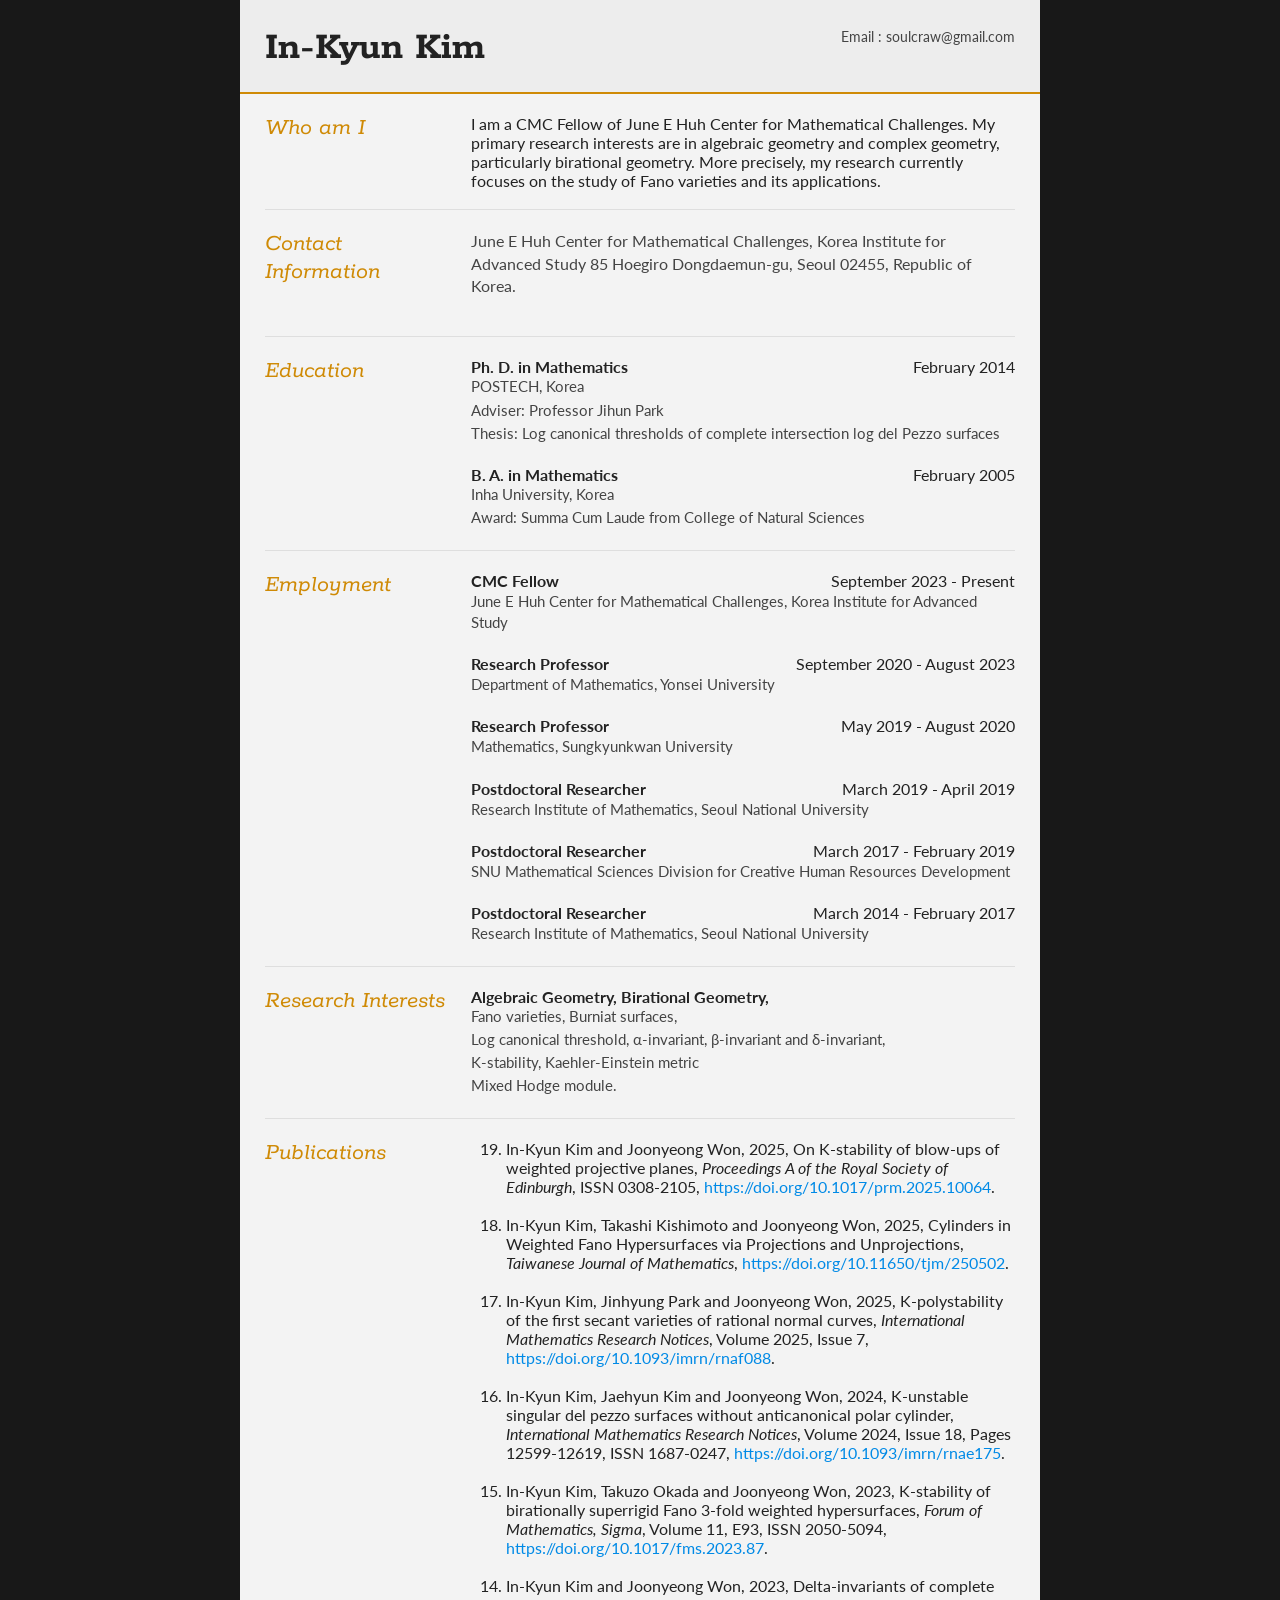
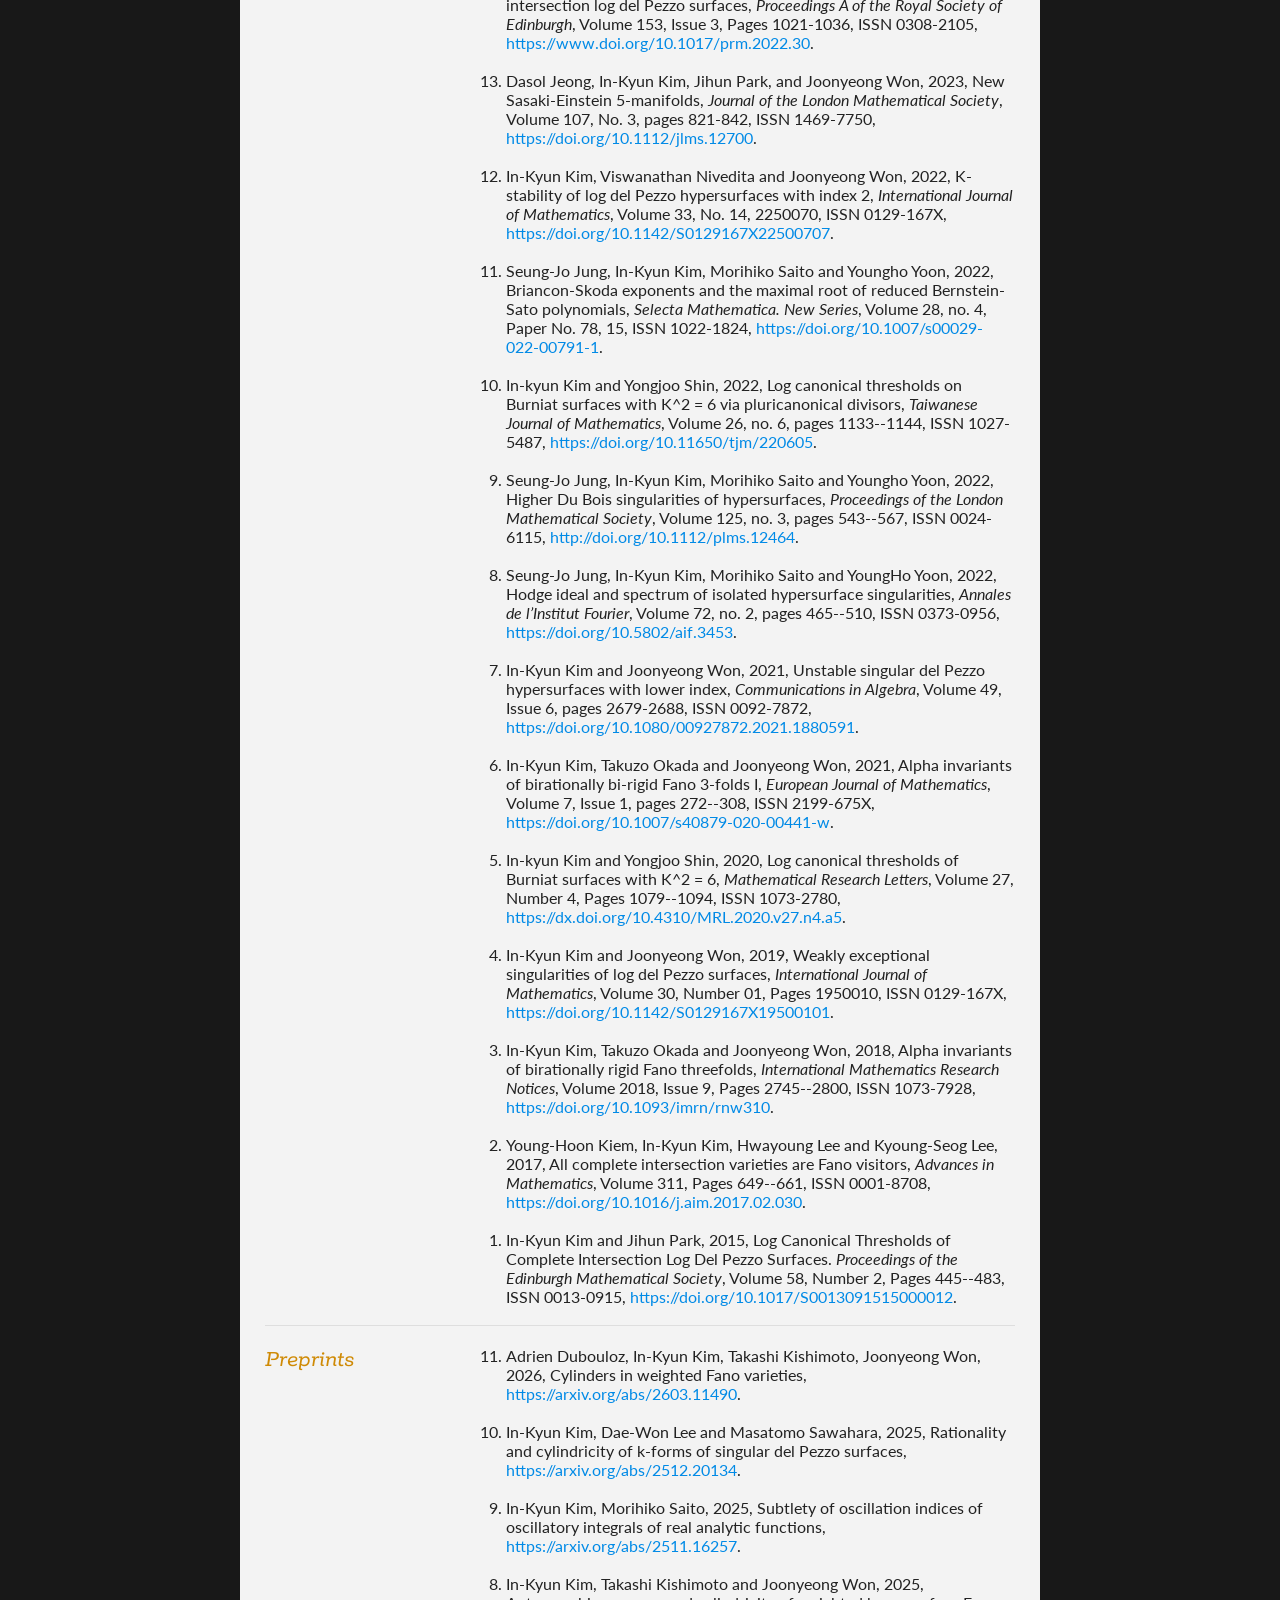
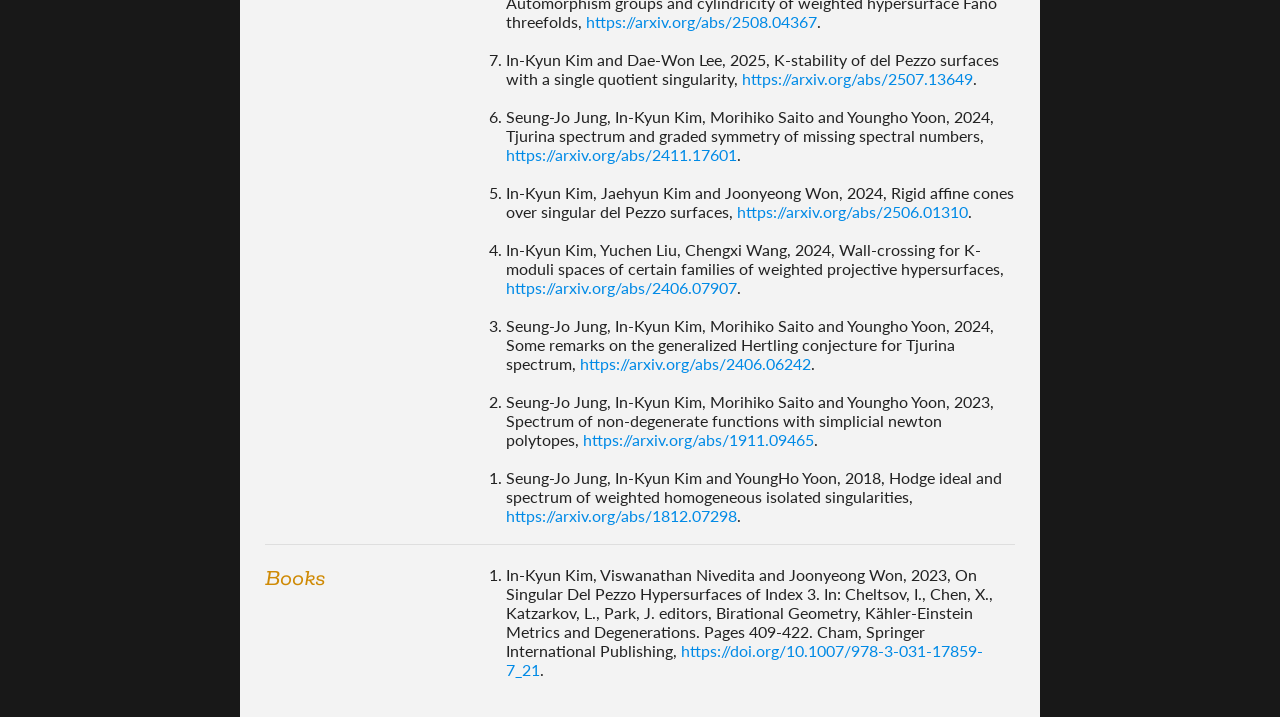
==== index.html @ fa1d6115 "add new paper for cylinder in WPS" ====
<!DOCTYPE html>
<html>
<head>
<title>In-Kyun Kim - Curriculum Vitae</title>

<meta name="google-site-verification" content="oHxqt1u4gucu-UodZ8j9IefHGNxQ8_cyuFDU_AatrHs" />

<meta name="viewport" content="width=device-width"/>
<meta name="description" content="The Curriculum Vitae of In-Kyun Kim."/>
<meta charset="UTF-8"> 

<link type="text/css" rel="stylesheet" href="cv.css">
<link href='https://fonts.googleapis.com/css?family=Rokkitt:regular,bold|Lato:regular,black' rel='stylesheet' type='text/css'>

</head>
<body id="top">
<div id="cv" class="instaFade">
	<div class="mainDetails">
		<div id="name">
			<h1 class="quickFade delayOne">In-Kyun Kim</h1>
		</div>
		
		<div id="contactDetails" class="quickFade delayTwo">
			<ul>
				<p>Email : soulcraw@gmail.com</p>
				<!-- <li>w: <a href="https://soulcraw.github.io/inkyun">soulcraw.github.io/inkyun</a></li> -->
			</ul>
		</div>
		<br />
		<div class="clear"></div>
	</div>
	
	<div id="mainArea" class="quickFade delayThree">
		<section>
			<div class="sectionTitle">
				<h1>Who am I</h1>
			</div>

			<div class="sectionContent">
				<article>
					I am a CMC Fellow of June E Huh Center for Mathematical Challenges. My primary research interests are in algebraic geometry and complex geometry, particularly birational geometry. More precisely, my research currently focuses on the study of Fano varieties and its applications.
				</article>
			</div>
			<div class="clear"></div>
			<br />
		</section>

		<section>
			<div class="sectionTitle">
				<h1>Contact Information</h1>
			</div>

			<div class="sectionContent">
				<article>
					<p>June E Huh Center for Mathematical Challenges, Korea Institute for Advanced Study 85 Hoegiro Dongdaemun-gu, Seoul 02455, Republic of Korea.</p>
				</article>
			</div>
			<div class="clear"></div>
			<br />
		</section>
		
		<section>
			<div class="sectionTitle">
				<h1>Education</h1>
			</div>
			
			<div class="sectionContent">
				<article>
					<span class="contentHeader">Ph. D. in Mathematics</span>
					<span class="contentDate">February 2014</span>
					<p class="subDetails">POSTECH, Korea</p>
					<p class="subDetails">Adviser: Professor Jihun Park</p>
					<p class="subDetails">Thesis: Log canonical thresholds of complete intersection log del Pezzo surfaces</p>
				</article>
				<br />
				<article>
					<span class="contentHeader">B. A. in Mathematics</span>
					<span class="contentDate">February 2005</span>
					<p class="subDetails">Inha University, Korea</p>
					<p class="subDetails">Award: Summa Cum Laude from College of Natural Sciences</p>
				</article>
			</div>
			<div class="clear"></div>
			<br />
		</section>

		<section>
			<div class="sectionTitle">
				<h1>Employment</h1>
			</div>
			
			<div class="sectionContent">
				</article>
					<span class="contentHeader">CMC Fellow</span>
					<span class="contentDate">September 2023 - Present</span>
					<h2></h2>
					<p class="subDetails">June E Huh Center for Mathematical Challenges, Korea Institute for Advanced Study</p>
				</article>
				<br />
				<article>
					<span class="contentHeader">Research Professor</span>
					<span class="contentDate">September 2020 - August 2023</span>
					<h2></h2>
					<p class="subDetails">Department of Mathematics, Yonsei University</p>
				</article>
				<br />
				<article>
					<span class="contentHeader">Research Professor</span>
					<span class="contentDate">May 2019 - August 2020</span>
					<h2></h2>
					<p class="subDetails">Mathematics, Sungkyunkwan University</p>
				</article>
				<br />
				<article>
					<span class="contentHeader">Postdoctoral Researcher</span>
					<span class="contentDate">March 2019 - April 2019</span>
					<h2></h2>
					<p class="subDetails">Research Institute of Mathematics, Seoul National University</p>
				</article>
				<br />
				<article>
					<span class="contentHeader">Postdoctoral Researcher</span>
					<span class="contentDate">March 2017 - February 2019</span>
					<h2></h2>
					<p class="subDetails">SNU Mathematical Sciences Division for Creative Human Resources Development</p>
				</article>
				<br />
				<article>
					<span class="contentHeader">Postdoctoral Researcher</span>
					<span class="contentDate">March 2014 - February 2017</span>
					<h2></h2>
					<p class="subDetails">Research Institute of Mathematics, Seoul National University</p>
				</article>
			</div>
			<div class="clear"></div>
			<br />
		</section>

		<section>
			<div class="sectionTitle">
				<h1>Research Interests</h1>
			</div>
			<div class="sectionContent">
				<span class="contentHeader">Algebraic Geometry, Birational Geometry,</span>
				<p class="subDetails">Fano varieties, Burniat surfaces,</p>
				<p class="subDetails">Log canonical threshold, &alpha;-invariant, &beta;-invariant and &delta;-invariant,</p>
				<p class="subDetails">K-stability, Kaehler-Einstein metric</p>
				<p class="subDetails">Mixed Hodge module.</p>
			</div>

			<div class="clear"></div>
			<br />
		</section>
		
		<section>
			<div class="sectionTitle">
				<h1>Publications</h1>
			</div>

			<div class="sectionContent">
				<ol reversed>
					<li>
						In-Kyun Kim and Joonyeong Won, 2025, On K-stability of blow-ups of weighted projective planes, <i>Proceedings A of the Royal Society of Edinburgh</i>, ISSN 0308-2105, <a href="https://doi.org/10.1017/prm.2025.10064">https://doi.org/10.1017/prm.2025.10064</a>.
					</li><br />
					<li>
						In-Kyun Kim, Takashi Kishimoto and Joonyeong Won, 2025, Cylinders in Weighted Fano Hypersurfaces via Projections and Unprojections, <i>Taiwanese Journal of Mathematics</i>, <a href="https://doi.org/10.11650/tjm/250502">https://doi.org/10.11650/tjm/250502</a>.
					</li><br />
					<li>
						In-Kyun Kim, Jinhyung Park and Joonyeong Won, 2025, K-polystability of the first secant varieties of rational normal curves, <i>International Mathematics Research Notices</i>, Volume 2025, Issue 7, <a href="https://doi.org/10.1093/imrn/rnaf088">https://doi.org/10.1093/imrn/rnaf088</a>.
					</li><br />
					<li>
						In-Kyun Kim, Jaehyun Kim and Joonyeong Won, 2024, K-unstable singular del pezzo surfaces without anticanonical polar cylinder, <i>International Mathematics Research Notices</i>, Volume 2024, Issue 18, Pages 12599-12619, ISSN 1687-0247, <a href=" https://doi.org/10.1093/imrn/rnae175">https://doi.org/10.1093/imrn/rnae175</a>.
					</li><br />
					<li>
						In-Kyun Kim, Takuzo Okada and Joonyeong Won, 2023, K-stability of birationally superrigid Fano 3-fold weighted hypersurfaces, <i>Forum of Mathematics, Sigma</i>, Volume 11, E93, ISSN 2050-5094, <a href="https://doi.org/10.1017/fms.2023.87">https://doi.org/10.1017/fms.2023.87</a>.
					</li><br />
					<li>
						In-Kyun Kim and Joonyeong Won, 2023, Delta-invariants of complete intersection log del Pezzo surfaces, <i>Proceedings A of the Royal Society of Edinburgh</i>, Volume 153, Issue 3, Pages 1021-1036, ISSN 0308-2105, <a href="https://www.doi.org/10.1017/prm.2022.30">https://www.doi.org/10.1017/prm.2022.30</a>.
					</li><br />
					<li>
						Dasol Jeong, In-Kyun Kim, Jihun Park, and Joonyeong Won, 2023, New Sasaki-Einstein 5-manifolds, <i>Journal of the London Mathematical Society</i>, Volume 107, No. 3, pages 821-842, ISSN 1469-7750, <a href="https://doi.org/10.1112/jlms.12700">https://doi.org/10.1112/jlms.12700</a>.
					</li><br />
					<li>
						In-Kyun Kim, Viswanathan Nivedita and Joonyeong Won, 2022, K-stability of log del Pezzo hypersurfaces with index 2, <i>International Journal of Mathematics</i>, Volume 33, No. 14, 2250070, ISSN 0129-167X, <a href="https://doi.org/10.1142/S0129167X22500707">https://doi.org/10.1142/S0129167X22500707</a>.
					</li><br />
					<li>
						Seung-Jo Jung, In-Kyun Kim, Morihiko Saito and Youngho Yoon, 2022, Briancon-Skoda exponents and the maximal root of reduced Bernstein-Sato polynomials, <i>Selecta Mathematica. New Series</i>, Volume 28, no. 4, Paper No. 78, 15, ISSN 1022-1824, <a href="https://doi.org/10.1007/s00029-022-00791-1">https://doi.org/10.1007/s00029-022-00791-1</a>.
					</li><br />
					<li>
						In-kyun Kim and Yongjoo Shin, 2022, Log canonical thresholds on Burniat surfaces with K^2 = 6 via pluricanonical divisors, <i>Taiwanese Journal of Mathematics</i>, Volume 26, no. 6, pages 1133--1144, ISSN 1027-5487, <a href="https://doi.org/10.11650/tjm/220605">https://doi.org/10.11650/tjm/220605</a>.
					</li><br />
					<li>
						Seung-Jo Jung, In-Kyun Kim, Morihiko Saito and Youngho Yoon, 2022, Higher Du Bois singularities of hypersurfaces, <i>Proceedings of the London Mathematical Society</i>, Volume 125, no. 3, pages 543--567, ISSN 0024-6115, <a href="http://doi.org/10.1112/plms.12464">http://doi.org/10.1112/plms.12464</a>.
					</li><br />
					<li>
						Seung-Jo Jung, In-Kyun Kim, Morihiko Saito and YoungHo Yoon, 2022,</i> Hodge ideal and spectrum of isolated hypersurface singularities, <i>Annales de l’Institut Fourier</i>, Volume 72, no. 2, pages 465--510, ISSN 0373-0956, <a href="https://doi.org/10.5802/aif.3453">https://doi.org/10.5802/aif.3453</a>.
					</li><br />
					<li>
						In-Kyun Kim and Joonyeong Won, 2021, Unstable singular del Pezzo hypersurfaces with lower index, <i>Communications in Algebra</i>, Volume 49, Issue 6, pages 2679-2688, ISSN 0092-7872, <a href="https://doi.org/10.1080/00927872.2021.1880591">https://doi.org/10.1080/00927872.2021.1880591</a>.
					</li><br />
					<li>
						In-Kyun Kim, Takuzo Okada and Joonyeong Won, 2021, Alpha invariants of birationally bi-rigid Fano 3-folds I, <i>European Journal of Mathematics</i>, Volume 7, Issue 1, pages 272--308, ISSN 2199-675X, <a href="https://doi.org/10.1007/s40879-020-00441-w">https://doi.org/10.1007/s40879-020-00441-w</a>.
					</li><br />
					<li>
						In-kyun Kim and Yongjoo Shin, 2020, Log canonical thresholds of Burniat surfaces with K^2 = 6, <i>Mathematical Research Letters</i>, Volume 27, Number 4, Pages 1079--1094, ISSN 1073-2780, <a href="https://dx.doi.org/10.4310/MRL.2020.v27.n4.a5">https://dx.doi.org/10.4310/MRL.2020.v27.n4.a5</a>.
					</li><br />
					<li>
						In-Kyun Kim and Joonyeong Won, 2019, Weakly exceptional singularities of log del Pezzo surfaces, <i>International Journal of Mathematics</i>, Volume 30, Number 01, Pages 1950010, ISSN 0129-167X, <a href="https://doi.org/10.1142/S0129167X19500101">https://doi.org/10.1142/S0129167X19500101</a>.
					</li><br />
					<li>
						In-Kyun Kim, Takuzo Okada and Joonyeong Won, 2018, Alpha invariants of birationally rigid Fano threefolds, <i>International Mathematics Research Notices</i>, Volume 2018, Issue 9, Pages 2745--2800, ISSN 1073-7928, <a href="https://doi.org/10.1093/imrn/rnw310">https://doi.org/10.1093/imrn/rnw310</a>.
					</li><br />
					<li>
						Young-Hoon Kiem, In-Kyun Kim, Hwayoung Lee and Kyoung-Seog Lee, 2017, All complete intersection varieties are Fano visitors, <i>Advances in Mathematics</i>, Volume 311, Pages 649--661, ISSN 0001-8708, <a href="https://doi.org/10.1016/j.aim.2017.02.030">https://doi.org/10.1016/j.aim.2017.02.030</a>.
					</li><br />
					<li>
						In-Kyun Kim and Jihun Park, 2015, Log Canonical Thresholds of Complete Intersection Log Del Pezzo Surfaces. <i>Proceedings of the Edinburgh Mathematical Society</i>, Volume 58, Number 2, Pages 445--483, ISSN 0013-0915, <a href="https://doi.org/10.1017/S0013091515000012">https://doi.org/10.1017/S0013091515000012</a>.
					</li>
				</ol>
				<br />
			</div>
			<div class="clear"></div>
		</section>
		
		<section>
			<div class="sectionTitle">
				<h1>Preprints</h1>
			</div>

			<div class="sectionContent">
				<ol reversed>
					<li>
						Adrien Dubouloz, In-Kyun Kim, Takashi Kishimoto, Joonyeong Won, 2026, Cylinders in weighted Fano varieties, <a href="https://arxiv.org/abs/2603.11490">https://arxiv.org/abs/2603.11490</a>.
					</li><br />
					<li>
						In-Kyun Kim, Dae-Won Lee and Masatomo Sawahara, 2025, Rationality and cylindricity of k-forms of singular del Pezzo surfaces, <a href="https://arxiv.org/abs/2512.20134">https://arxiv.org/abs/2512.20134</a>.
					</li><br />
					<li>
						In-Kyun Kim, Morihiko Saito, 2025, Subtlety of oscillation indices of oscillatory integrals of real analytic functions, <a href="https://arxiv.org/abs/2511.16257">https://arxiv.org/abs/2511.16257</a>.
					</li><br />
					<li>
						In-Kyun Kim, Takashi Kishimoto and Joonyeong Won, 2025, Automorphism groups and cylindricity of weighted hypersurface Fano threefolds, <a href="https://arxiv.org/abs/2508.04367">https://arxiv.org/abs/2508.04367</a>.
					</li><br />
					<li>
						In-Kyun Kim and	Dae-Won Lee, 2025, K-stability of del Pezzo surfaces with a single quotient singularity, <a href="https://arxiv.org/abs/2507.13649">https://arxiv.org/abs/2507.13649</a>.
					</li><br />
					<li>
						Seung-Jo Jung, In-Kyun Kim, Morihiko Saito and Youngho Yoon, 2024, Tjurina spectrum and graded symmetry of missing spectral numbers, <a href="https://arxiv.org/abs/2411.17601">https://arxiv.org/abs/2411.17601</a>.
					</li><br />
					<li>
						In-Kyun Kim, Jaehyun Kim and Joonyeong Won, 2024, Rigid affine cones over singular del Pezzo surfaces, <a href="https://arxiv.org/abs/2506.01310">https://arxiv.org/abs/2506.01310</a>. 
					</li><br />
					<li>
						In-Kyun Kim, Yuchen Liu, Chengxi Wang, 2024, Wall-crossing for K-moduli spaces of certain families of weighted projective hypersurfaces, <a href="https://arxiv.org/abs/2406.07907">https://arxiv.org/abs/2406.07907</a>.
					</li><br />
					<li>
						Seung-Jo Jung, In-Kyun Kim, Morihiko Saito and Youngho Yoon, 2024, Some remarks on the generalized Hertling conjecture for Tjurina spectrum, <a href="https://arxiv.org/abs/2406.06242">https://arxiv.org/abs/2406.06242</a>.
					</li><br />
					<li>
						Seung-Jo Jung, In-Kyun Kim, Morihiko Saito and Youngho Yoon, 2023, Spectrum of non-degenerate functions with simplicial newton polytopes, <a href="https://arxiv.org/abs/1911.09465">https://arxiv.org/abs/1911.09465</a>.
					</li><br />
					<li>
						Seung-Jo Jung, In-Kyun Kim and YoungHo Yoon, 2018, Hodge ideal and spectrum of weighted homogeneous isolated singularities, <a href="https://arxiv.org/abs/1812.07298">https://arxiv.org/abs/1812.07298</a>.
					</li><br />
				</ol>
			</div>
			<div class="clear"></div>		
		</section>

		<section>
			<div class="sectionTitle">
				<h1>Books</h1>
			</div>

			<div class="sectionContent">
				<ol reversed>
					<li>
						In-Kyun Kim, Viswanathan Nivedita and Joonyeong Won, 2023, On Singular Del Pezzo Hypersurfaces of Index 3. In: Cheltsov, I., Chen, X., Katzarkov, L., Park, J. editors, Birational Geometry, Kähler-Einstein Metrics and Degenerations. Pages 409-422. Cham, Springer International Publishing, <a href="https://doi.org/10.1007/978-3-031-17859-7_21">https://doi.org/10.1007/978-3-031-17859-7_21</a>.
					</li><br />
				</ol>
			</div>
			<div class="clear"></div>		
		</section>
	
	
		<br />
	</div>
</div>
</body>
</html>
---- cv.css ----
html,body,div,span,object,iframe,h1,h2,h3,h4,h5,h6,p,blockquote,pre,abbr,address,cite,code,del,dfn,em,img,ins,kbd,q,samp,small,strong,sub,sup,var,b,i,dl,dt,dd,ol,ul,li,fieldset,form,label,legend,table,caption,tbody,tfoot,thead,tr,th,td,article,aside,canvas,details,figcaption,figure,footer,header,hgroup,menu,nav,section,summary,time,mark,audio,video {
    border:0;
    font:inherit;
    font-size:100%;
    margin:0;
    padding:0;
    vertical-align:baseline;
}

a:link, a:visited {
    color: #008ae6;
    text-decoration: none;
}

a:hover, a:active {
    color: #008ae6;
    text-decoration: underline;
}

article,aside,details,figcaption,figure,footer,header,hgroup,menu,nav,section {
    display:block;
}

html, body {
    background: #181818;
    font-family: 'Lato', helvetica, arial, sans-serif;
    font-size: 16px;
    color: #222;
}

body em {
    font-weight: bold;
    text-decoration: underline;
}

body b {
    font-weight: bold;
}

body i {
    font-style: italic;
}

.clear {
    clear: both;
}

p {
    font-size: 1em;
    line-height: 1.4em;
    margin-bottom: 20px;
    color: #444;
}

#cv {
    width: 90%;
    max-width: 800px;
    background: #f3f3f3;
    margin: 30px auto;
    margin-top: 0px;
    margin-bottom: 0px;
}

.mainDetails {
    padding: 25px 25px;
    border-bottom: 2px solid #cf8a05;
    background: #ededed;
}

#name h1 {
    font-size: 2.5em;
    font-weight: 700;
    font-family: 'Rokkitt', Helvetica, Arial, sans-serif;
    margin-bottom: -6px;
}

#name h2 {
    font-size: 2em;
    margin-left: 2px;
    font-family: 'Rokkitt', Helvetica, Arial, sans-serif;
}

#mainArea {
    padding: 0px 25px;
}

#headshot {
    width: 12.5%;
    float: left;
    margin-right: 30px;
}

#headshot img {
    width: 100%;
    height: auto;
    -webkit-border-radius: 50px;
    border-radius: 50px;
}

#name {
    float: left;
}

#contactDetails {
    float: right;
}

#contactDetails ul {
    list-style-type: none;
    font-size: 0.9em;
    margin-top: 2px;
}

#contactDetails ul li {
    margin-bottom: 3px;
    color: #444;
}

#contactDetails ul li a, a[href^=tel] {
    color: #444; 
    text-decoration: none;
    -webkit-transition: all .3s ease-in;
    -moz-transition: all .3s ease-in;
    -o-transition: all .3s ease-in;
    -ms-transition: all .3s ease-in;
    transition: all .3s ease-in;
}

#contactDetails ul li a:hover { 
    color: #cf8a05;
}


section {
    border-top: 1px solid #dedede;
    padding: 20px 0 0;
}

section:first-child {
    border-top: 0;
}

section:last-child {
    padding: 20px 0 10px;
}

.sectionTitle {
    float: left;
    width: 25%;
}

.sectionContent {
    float: right;
    width: 72.5%;
}

.sectionTitle h1 {
    font-family: 'Rokkitt', Helvetica, Arial, sans-serif;
    font-style: italic;
    font-size: 1.5em;
    color: #cf8a05;
}

.sectionContent h2 {
    font-weight: bold;
    margin-bottom: 1px;
}

.contentHeader {
    font-weight: bold;
}

.contentDate {
    float: right;
}

.sectionContent ol, ul {
    margin-left: 35px;
}

.subDetails {
    font-size: 0.95em;
    /*font-style: italic;*/
    margin-bottom: 2px;
}

.keySkills {
    list-style-type: none;
    -moz-column-count:3;
    -webkit-column-count:3;
    column-count:3;
    margin-bottom: 20px;
    font-size: 1em;
    color: #444;
}

.keySkills ul li {
    margin-bottom: 3px;
}

@media all and (min-width: 602px) and (max-width: 800px) {
    #headshot {
        display: none;
    }
    
    .keySkills {
    -moz-column-count:2;
    -webkit-column-count:2;
    column-count:2;
    }
}

@media all and (max-width: 601px) {
    #cv {
        width: 95%;
        margin: 10px auto;
        min-width: 280px;
    }
    
    #headshot {
        display: none;
    }
    
    #name, #contactDetails {
        float: none;
        width: 100%;
        text-align: center;
    }
    
    .sectionTitle, .sectionContent {
        float: none;
        width: 100%;
    }
    
    .sectionTitle {
        margin-left: -2px;
        font-size: 1.25em;
    }
    
    .keySkills {
        -moz-column-count:2;
        -webkit-column-count:2;
        column-count:2;
    }
}

@media all and (max-width: 480px) {
    .mainDetails {
        padding: 15px 15px;
    }
    
    section {
        padding: 15px 0 0;
    }
    
    #mainArea {
        padding: 0 25px;
    }

    
    .keySkills {
    -moz-column-count:1;
    -webkit-column-count:1;
    column-count:1;
    }
    
    #name h1 {
        line-height: .8em;
        margin-bottom: 4px;
    }
}

@media print {
    #cv {
        width: 100%;
    }
}

@-webkit-keyframes reset {
    0% {
        opacity: 0;
    }
    100% {
        opacity: 0;
    }
}

@-webkit-keyframes fade-in {
    0% {
        opacity: 0;
    }
    40% {
        opacity: 0;
    }
    100% {
        opacity: 1;
    }
}

@-moz-keyframes reset {
    0% {
        opacity: 0;
    }
    100% {
        opacity: 0;
    }
}

@-moz-keyframes fade-in {
    0% {
        opacity: 0;
    }
    40% {
        opacity: 0;
    }
    100% {
        opacity: 1;
    }
}

@keyframes reset {
    0% {
        opacity: 0;
    }
    100% {
        opacity: 0;
    }
}

@keyframes fade-in {
    0% {
        opacity: 0;
    }
    40% {
        opacity: 0;
    }
    100% {
        opacity: 1;
    }
}

.instaFade {
    -webkit-animation-name: reset, fade-in;
    -webkit-animation-duration: 1.5s;
    -webkit-animation-timing-function: ease-in;
    
    -moz-animation-name: reset, fade-in;
    -moz-animation-duration: 1.5s;
    -moz-animation-timing-function: ease-in;
    
    animation-name: reset, fade-in;
    animation-duration: 1.5s;
    animation-timing-function: ease-in;
}

.quickFade {
    -webkit-animation-name: reset, fade-in;
    -webkit-animation-duration: 2.5s;
    -webkit-animation-timing-function: ease-in;
    
    -moz-animation-name: reset, fade-in;
    -moz-animation-duration: 2.5s;
    -moz-animation-timing-function: ease-in;
    
    animation-name: reset, fade-in;
    animation-duration: 2.5s;
    animation-timing-function: ease-in;
}
 
.delayOne {
    -webkit-animation-delay: 0, .5s;
    -moz-animation-delay: 0, .5s;
    animation-delay: 0, .5s;
}

.delayTwo {
    -webkit-animation-delay: 0, 1s;
    -moz-animation-delay: 0, 1s;
    animation-delay: 0, 1s;
}

.delayThree {
    -webkit-animation-delay: 0, 1.5s;
    -moz-animation-delay: 0, 1.5s;
    animation-delay: 0, 1.5s;
}

.delayFour {
    -webkit-animation-delay: 0, 2s;
    -moz-animation-delay: 0, 2s;
    animation-delay: 0, 2s;
}

.delayFive {
    -webkit-animation-delay: 0, 2.5s;
    -moz-animation-delay: 0, 2.5s;
    animation-delay: 0, 2.5s;
}
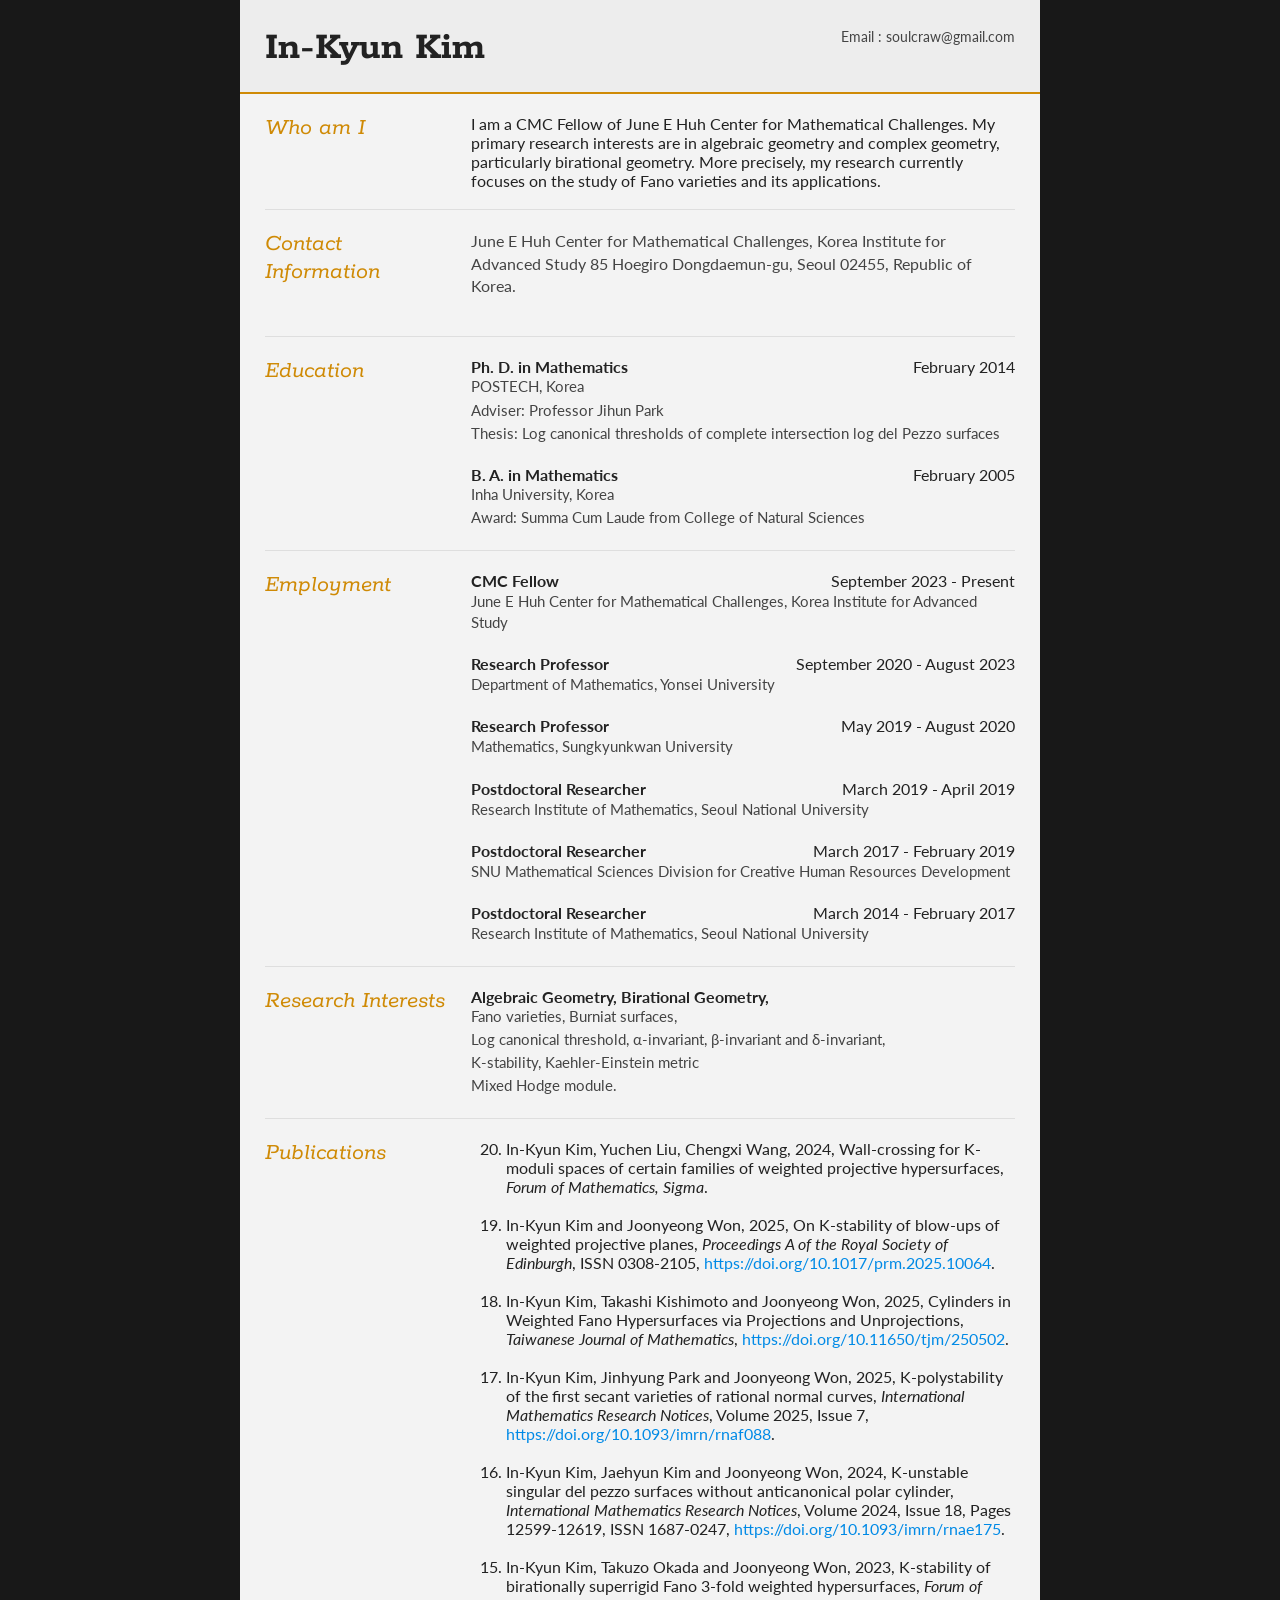
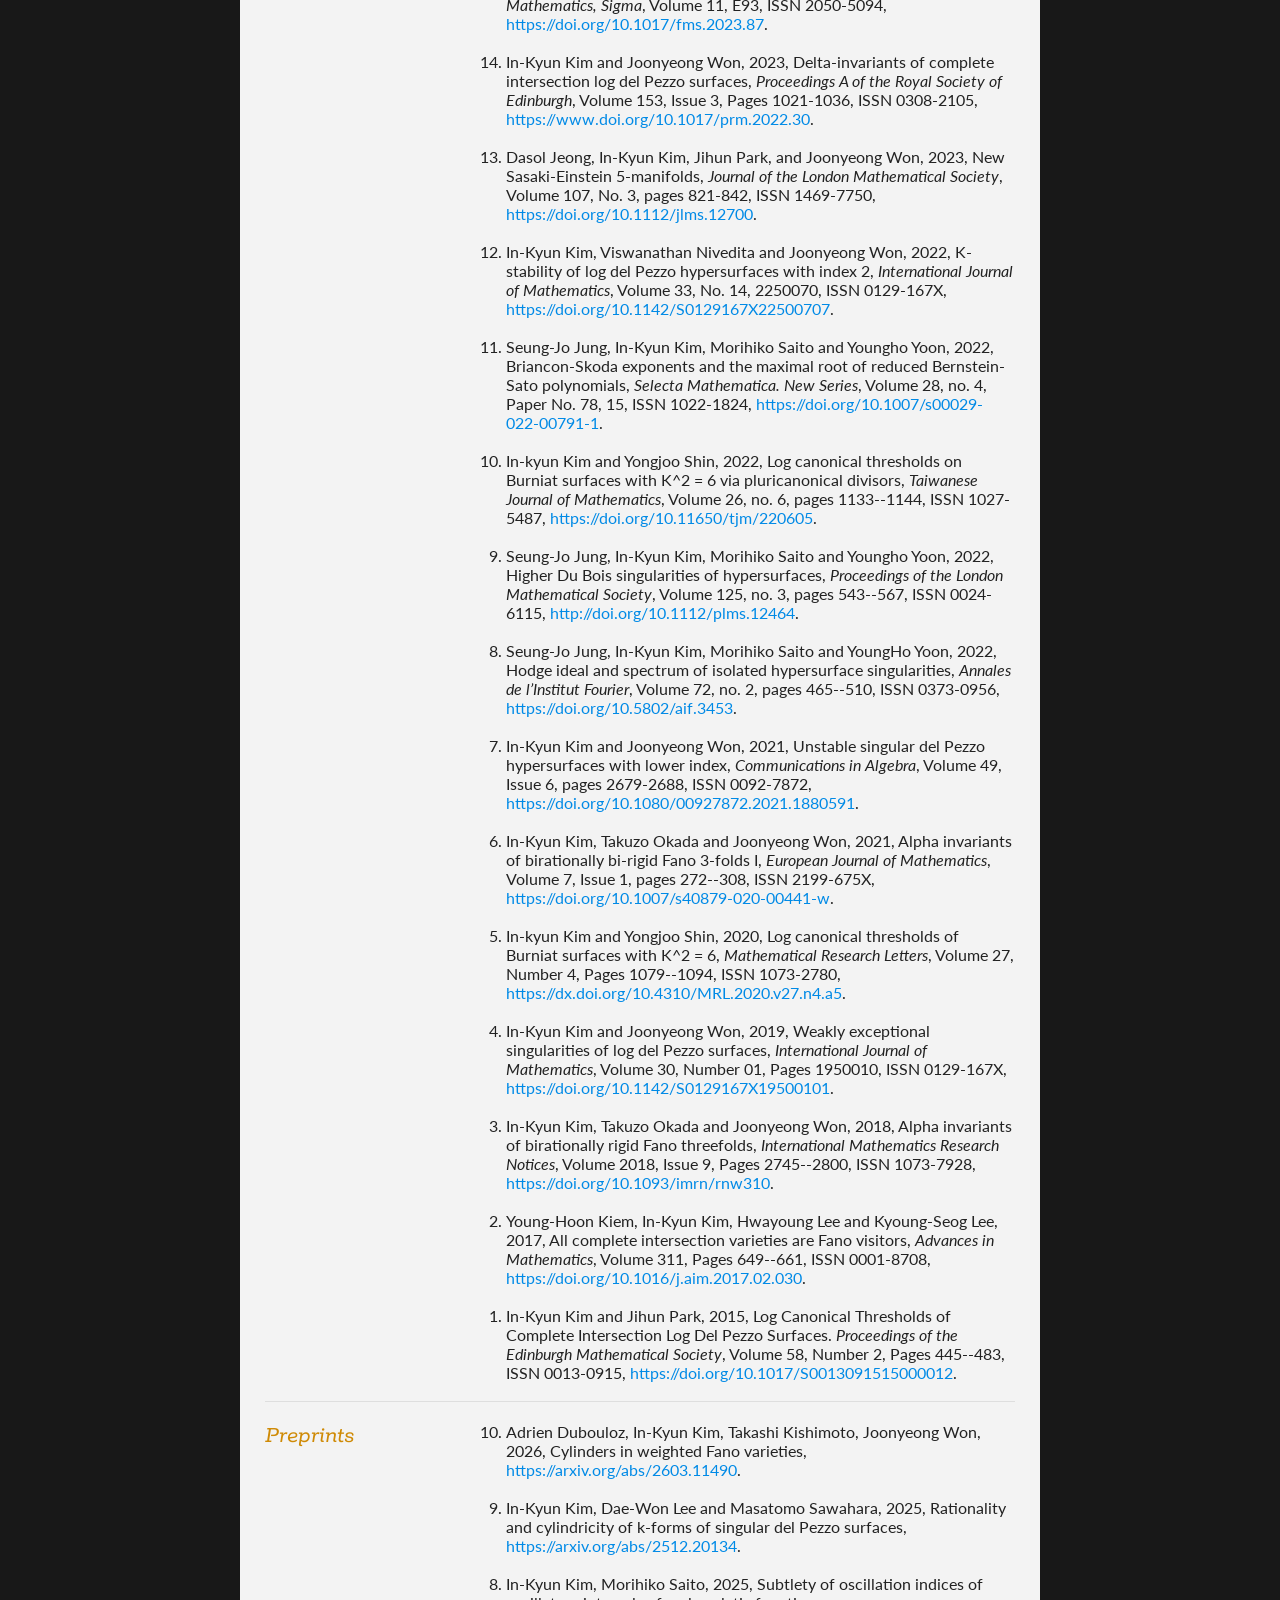
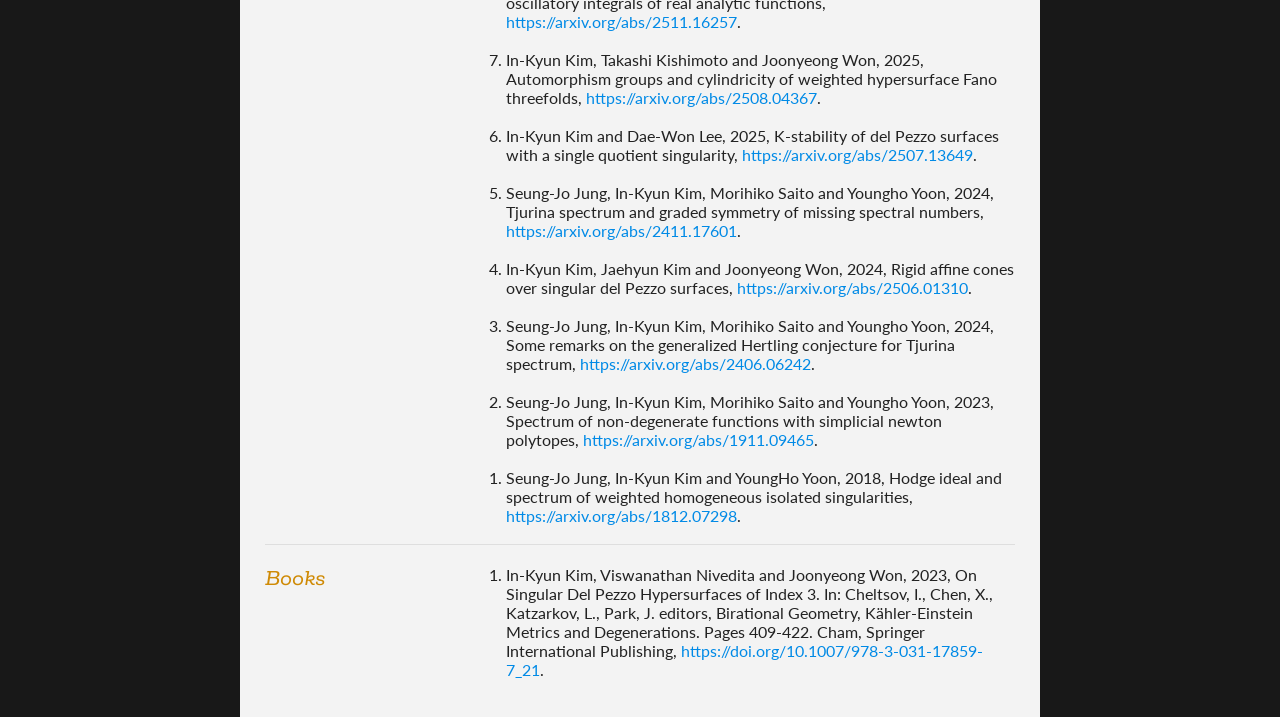
==== commit bc751a0a: "add paper which is accepted" ====
--- a/index.html
+++ b/index.html
@@ -160,6 +160,9 @@
 			<div class="sectionContent">
 				<ol reversed>
 					<li>
+						In-Kyun Kim, Yuchen Liu, Chengxi Wang, 2024, Wall-crossing for K-moduli spaces of certain families of weighted projective hypersurfaces, <i>Forum of Mathematics, Sigma</i>.
+					</li><br />
+					<li>
 						In-Kyun Kim and Joonyeong Won, 2025, On K-stability of blow-ups of weighted projective planes, <i>Proceedings A of the Royal Society of Edinburgh</i>, ISSN 0308-2105, <a href="https://doi.org/10.1017/prm.2025.10064">https://doi.org/10.1017/prm.2025.10064</a>.
 					</li><br />
 					<li>
@@ -249,9 +252,6 @@
 					</li><br />
 					<li>
 						In-Kyun Kim, Jaehyun Kim and Joonyeong Won, 2024, Rigid affine cones over singular del Pezzo surfaces, <a href="https://arxiv.org/abs/2506.01310">https://arxiv.org/abs/2506.01310</a>. 
-					</li><br />
-					<li>
-						In-Kyun Kim, Yuchen Liu, Chengxi Wang, 2024, Wall-crossing for K-moduli spaces of certain families of weighted projective hypersurfaces, <a href="https://arxiv.org/abs/2406.07907">https://arxiv.org/abs/2406.07907</a>.
 					</li><br />
 					<li>
 						Seung-Jo Jung, In-Kyun Kim, Morihiko Saito and Youngho Yoon, 2024, Some remarks on the generalized Hertling conjecture for Tjurina spectrum, <a href="https://arxiv.org/abs/2406.06242">https://arxiv.org/abs/2406.06242</a>.
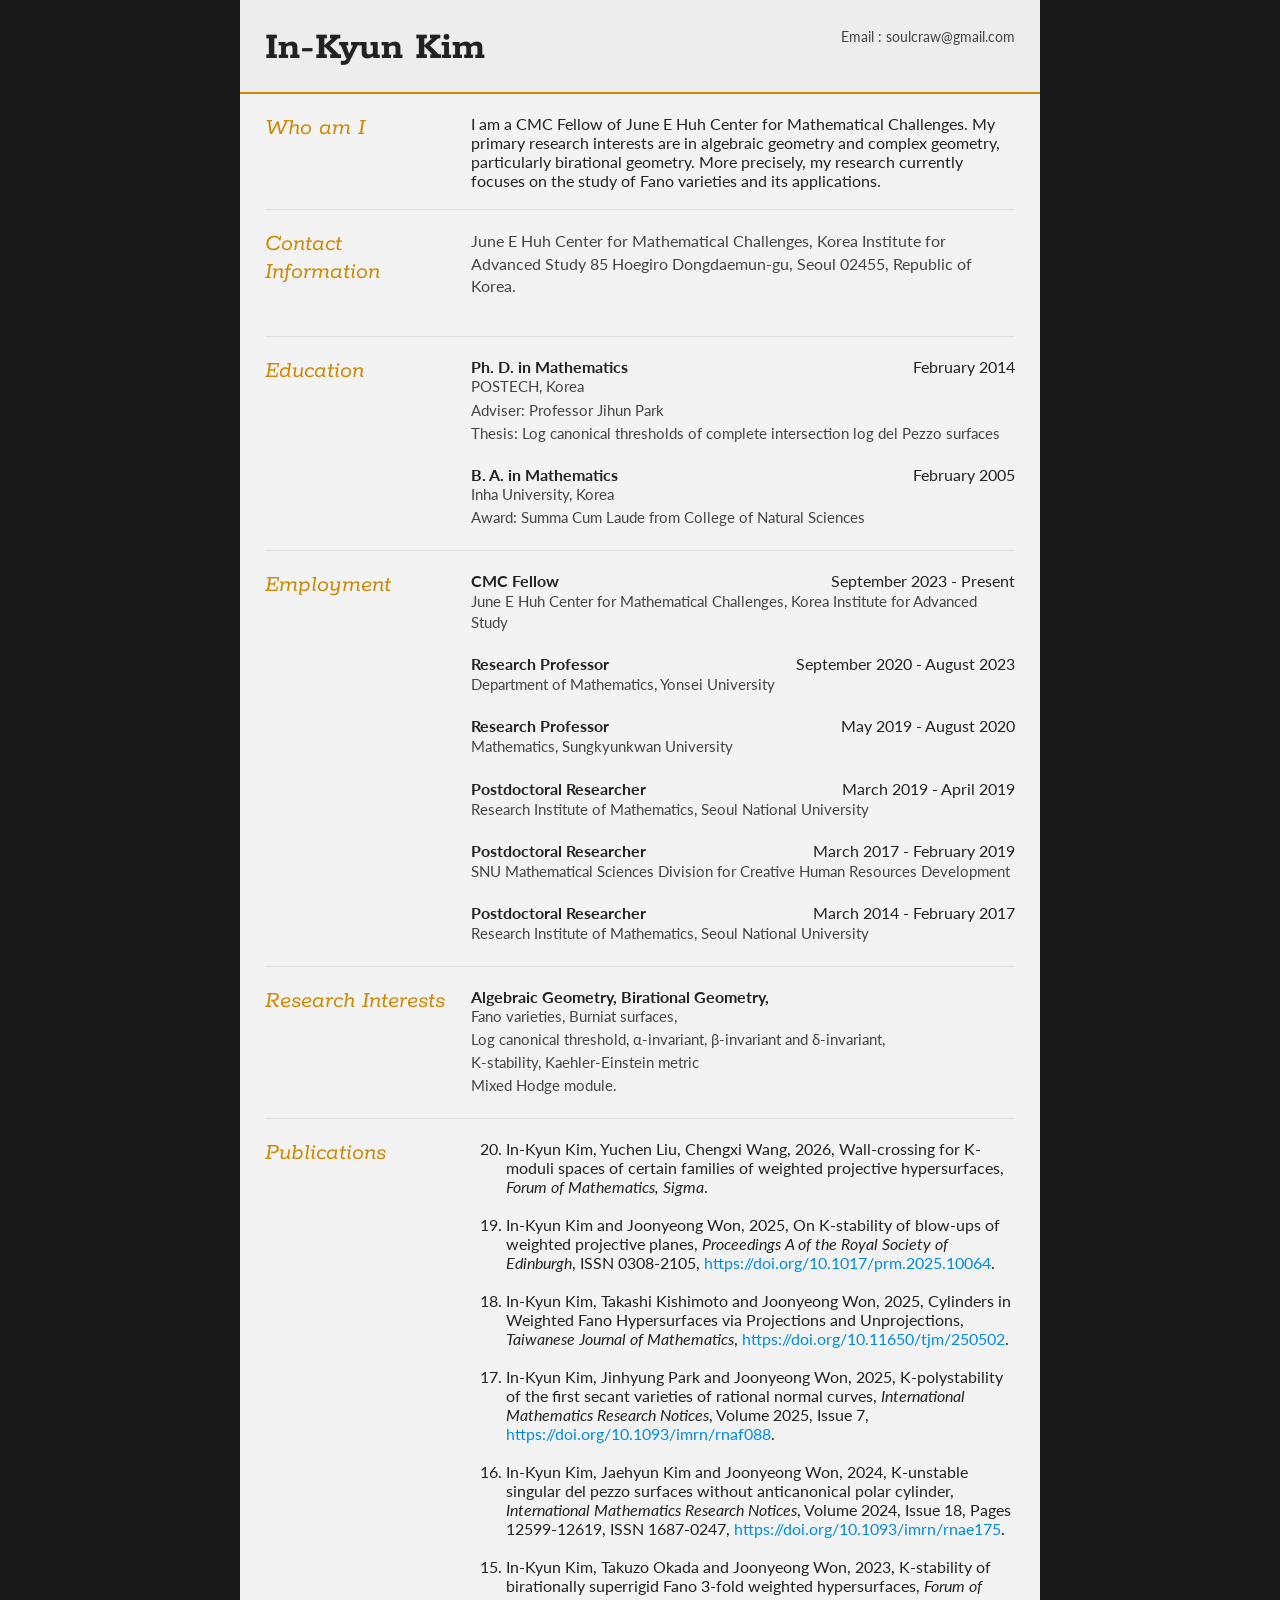
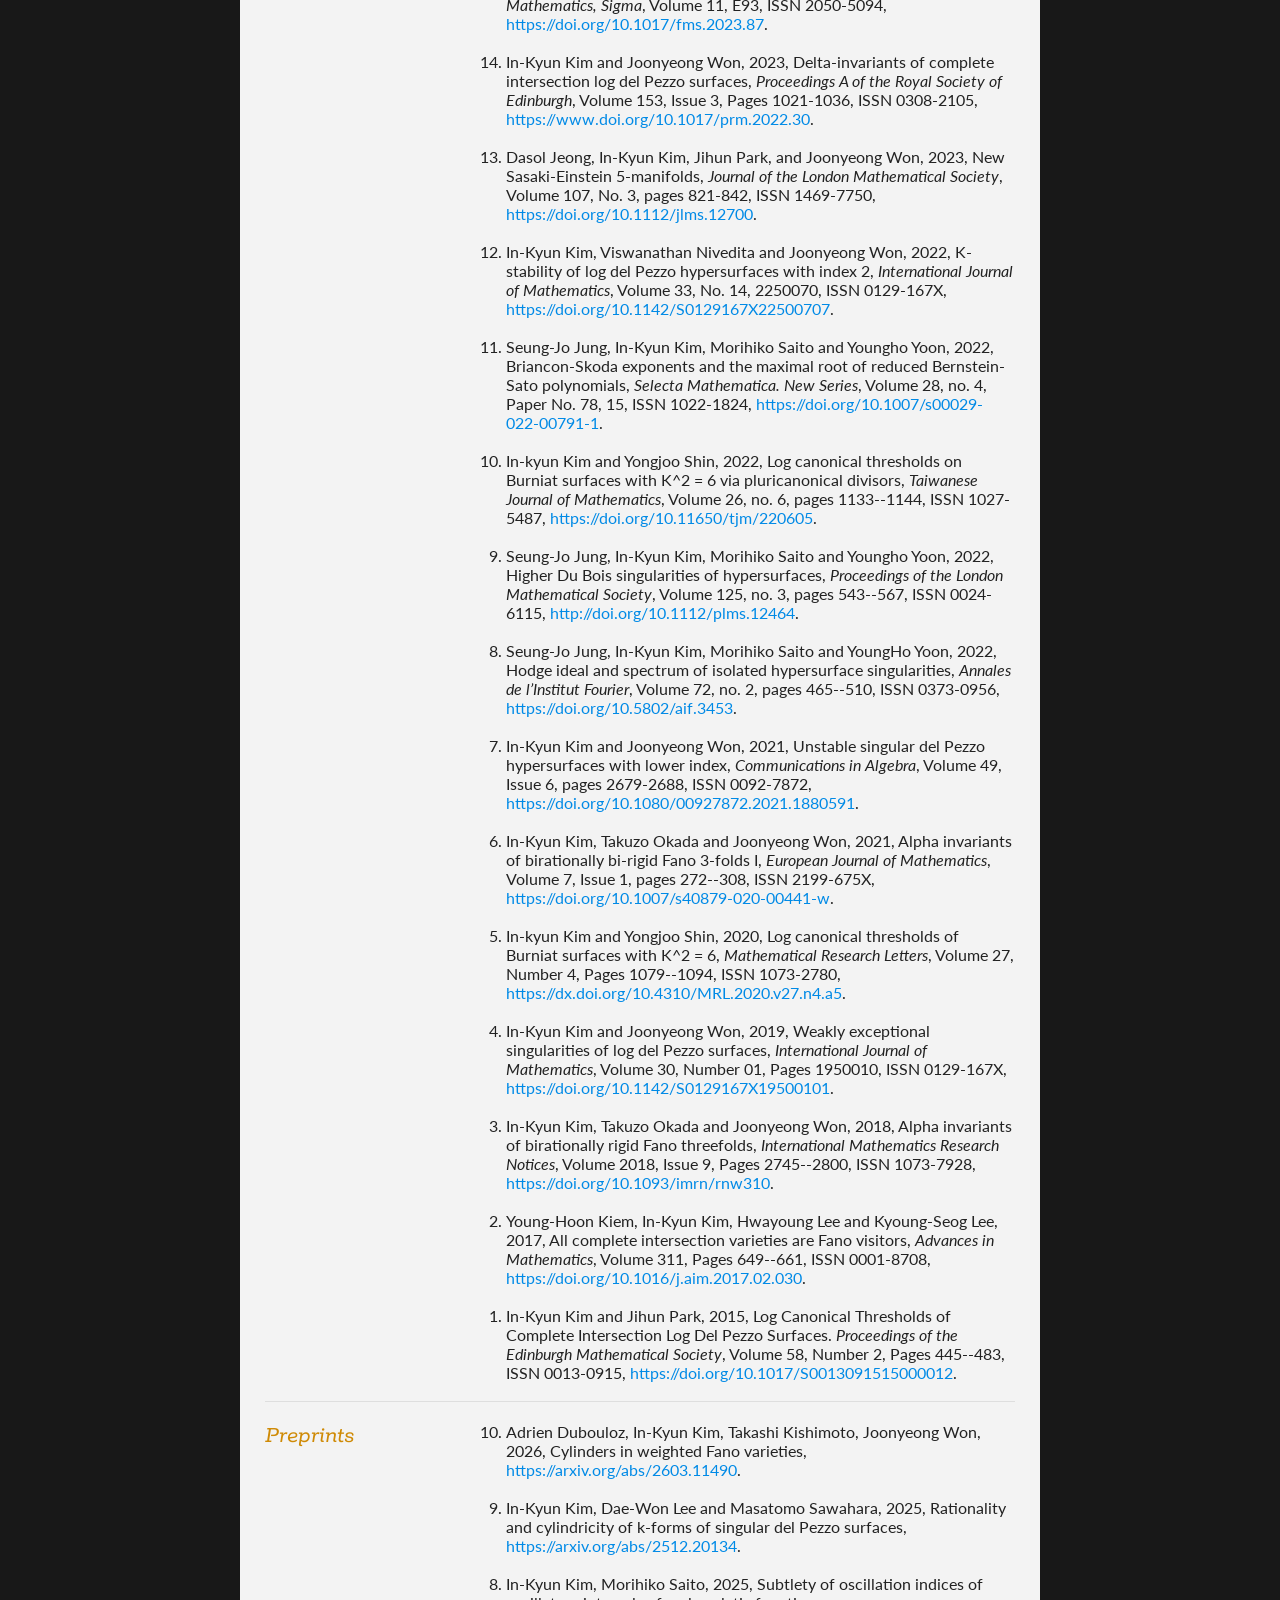
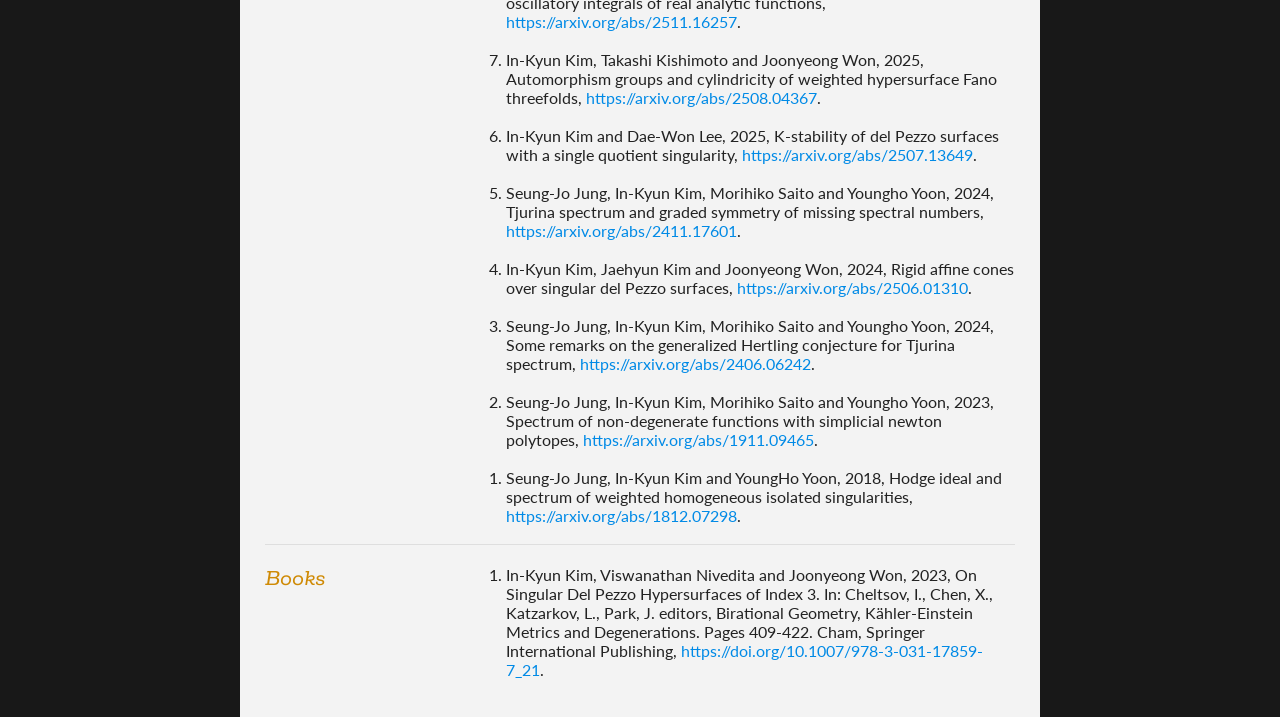
==== commit ed3b660e: "change year" ====
--- a/index.html
+++ b/index.html
@@ -160,7 +160,7 @@
 			<div class="sectionContent">
 				<ol reversed>
 					<li>
-						In-Kyun Kim, Yuchen Liu, Chengxi Wang, 2024, Wall-crossing for K-moduli spaces of certain families of weighted projective hypersurfaces, <i>Forum of Mathematics, Sigma</i>.
+						In-Kyun Kim, Yuchen Liu, Chengxi Wang, 2026, Wall-crossing for K-moduli spaces of certain families of weighted projective hypersurfaces, <i>Forum of Mathematics, Sigma</i>.
 					</li><br />
 					<li>
 						In-Kyun Kim and Joonyeong Won, 2025, On K-stability of blow-ups of weighted projective planes, <i>Proceedings A of the Royal Society of Edinburgh</i>, ISSN 0308-2105, <a href="https://doi.org/10.1017/prm.2025.10064">https://doi.org/10.1017/prm.2025.10064</a>.
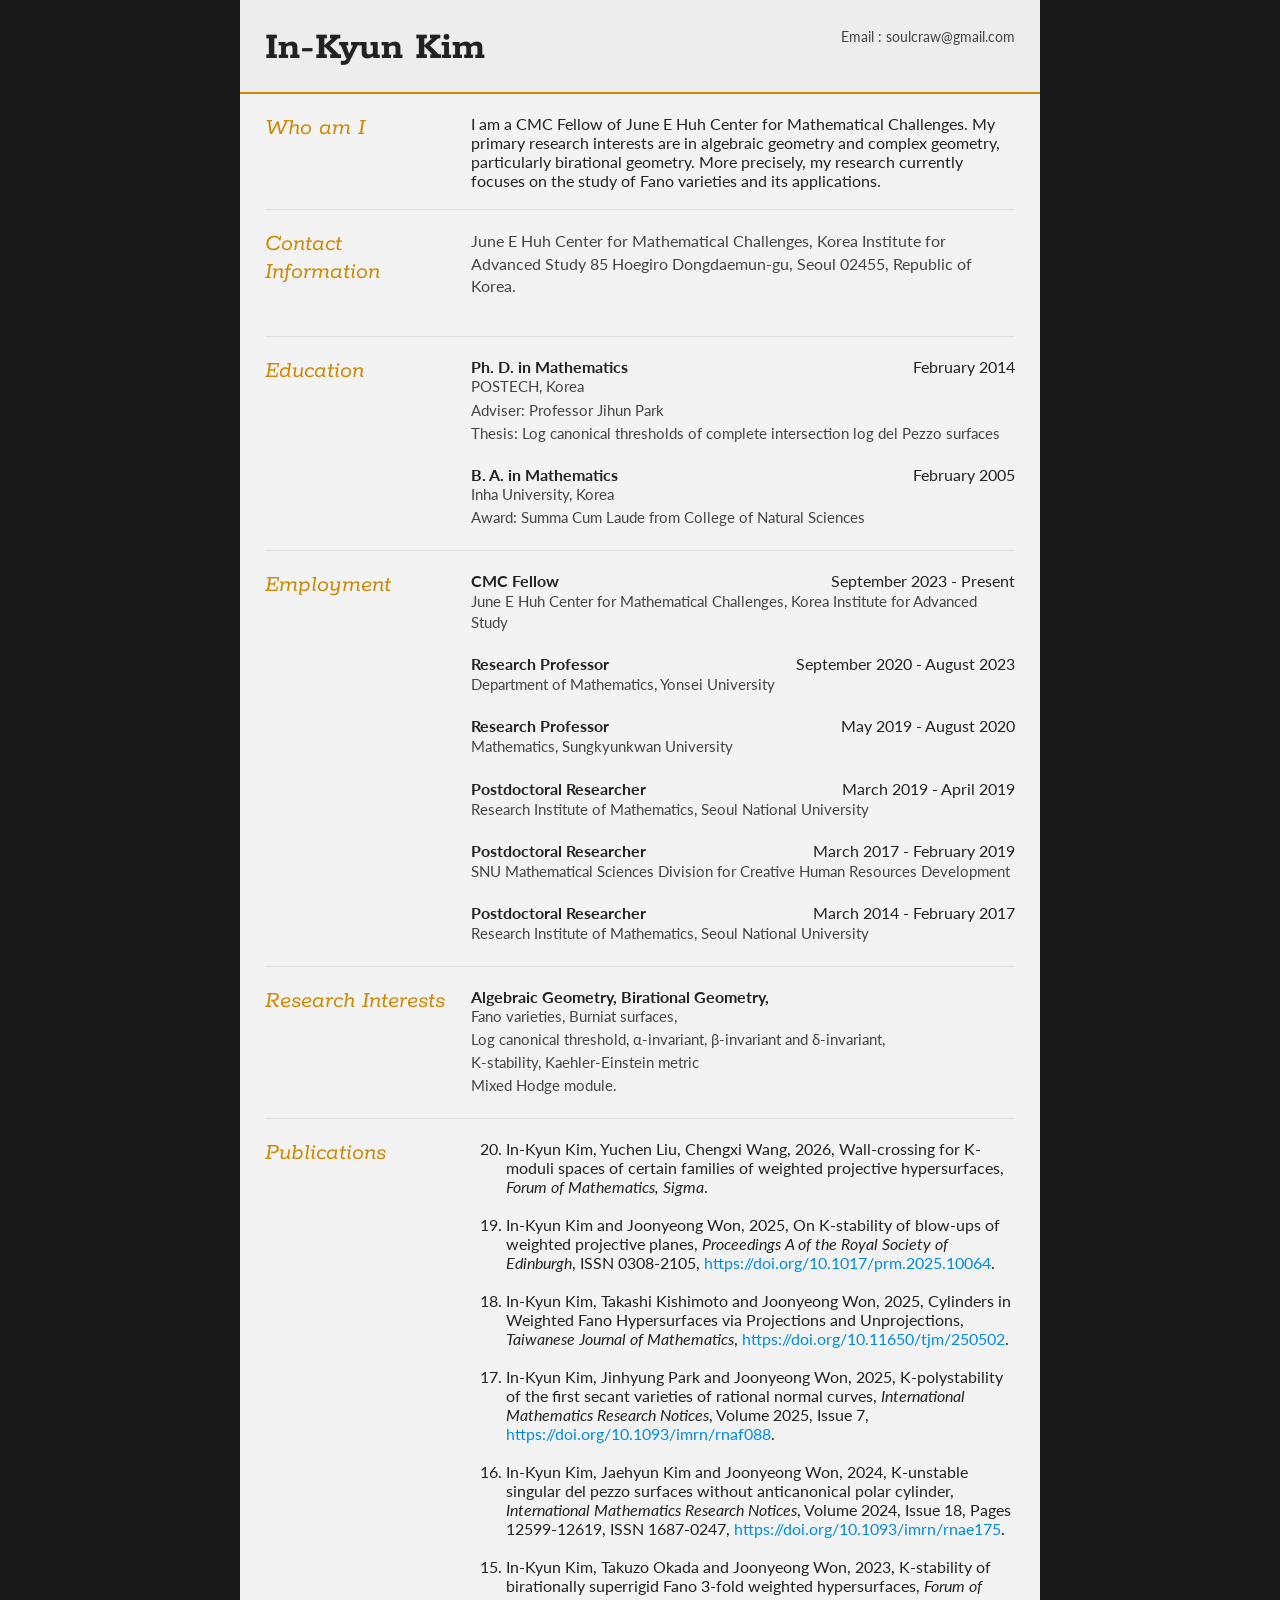
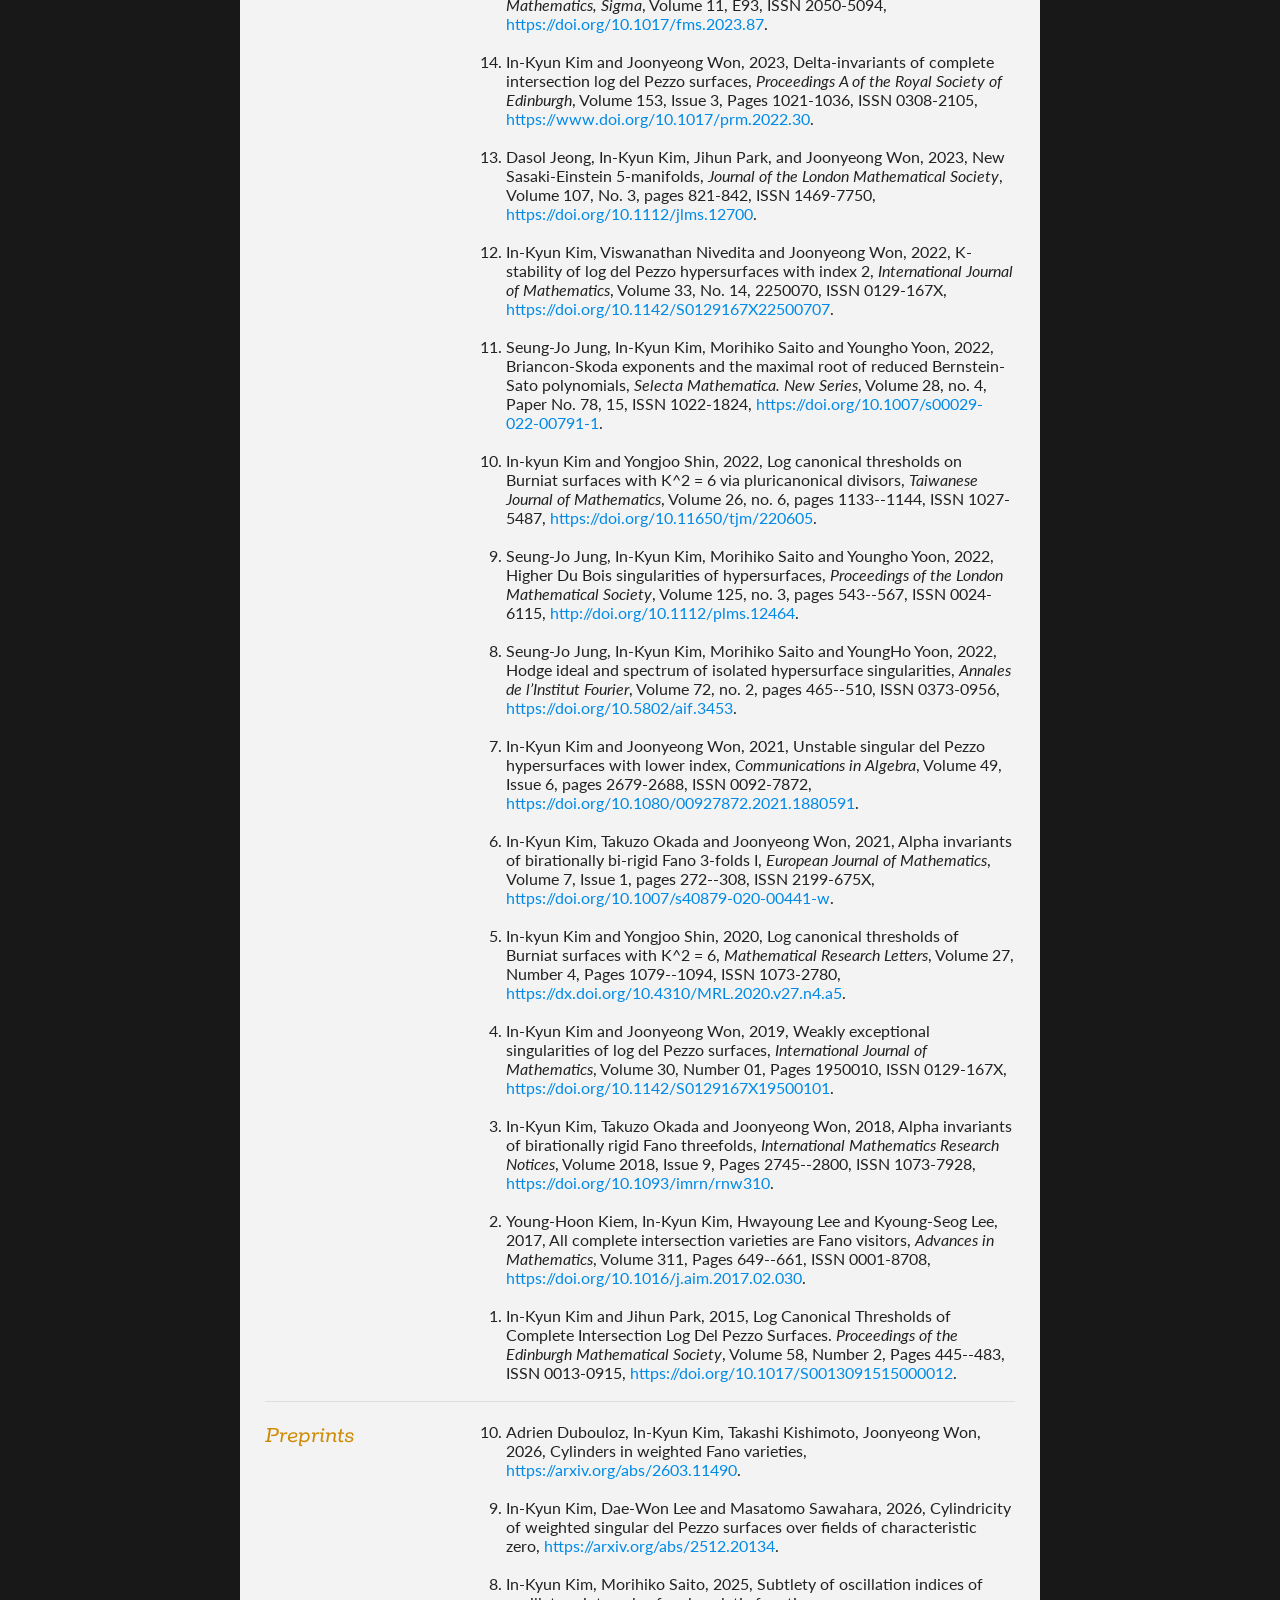
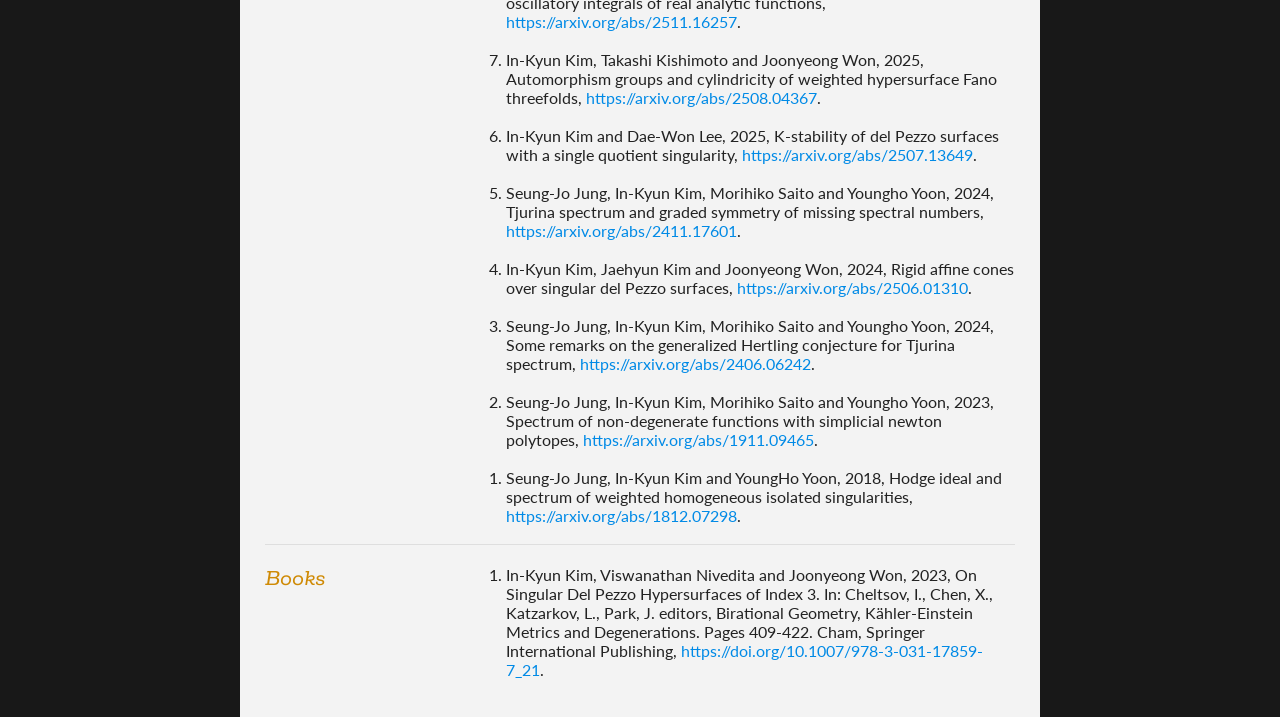
==== commit 5f8f5ddf: "Change Cylindricity of weighted singular del Pezzo surfaces over fields of characteristic zero" ====
--- a/index.html
+++ b/index.html
@@ -236,7 +236,7 @@
 						Adrien Dubouloz, In-Kyun Kim, Takashi Kishimoto, Joonyeong Won, 2026, Cylinders in weighted Fano varieties, <a href="https://arxiv.org/abs/2603.11490">https://arxiv.org/abs/2603.11490</a>.
 					</li><br />
 					<li>
-						In-Kyun Kim, Dae-Won Lee and Masatomo Sawahara, 2025, Rationality and cylindricity of k-forms of singular del Pezzo surfaces, <a href="https://arxiv.org/abs/2512.20134">https://arxiv.org/abs/2512.20134</a>.
+						In-Kyun Kim, Dae-Won Lee and Masatomo Sawahara, 2026, Cylindricity of weighted singular del Pezzo surfaces over fields of characteristic zero, <a href="https://arxiv.org/abs/2512.20134">https://arxiv.org/abs/2512.20134</a>.
 					</li><br />
 					<li>
 						In-Kyun Kim, Morihiko Saito, 2025, Subtlety of oscillation indices of oscillatory integrals of real analytic functions, <a href="https://arxiv.org/abs/2511.16257">https://arxiv.org/abs/2511.16257</a>.
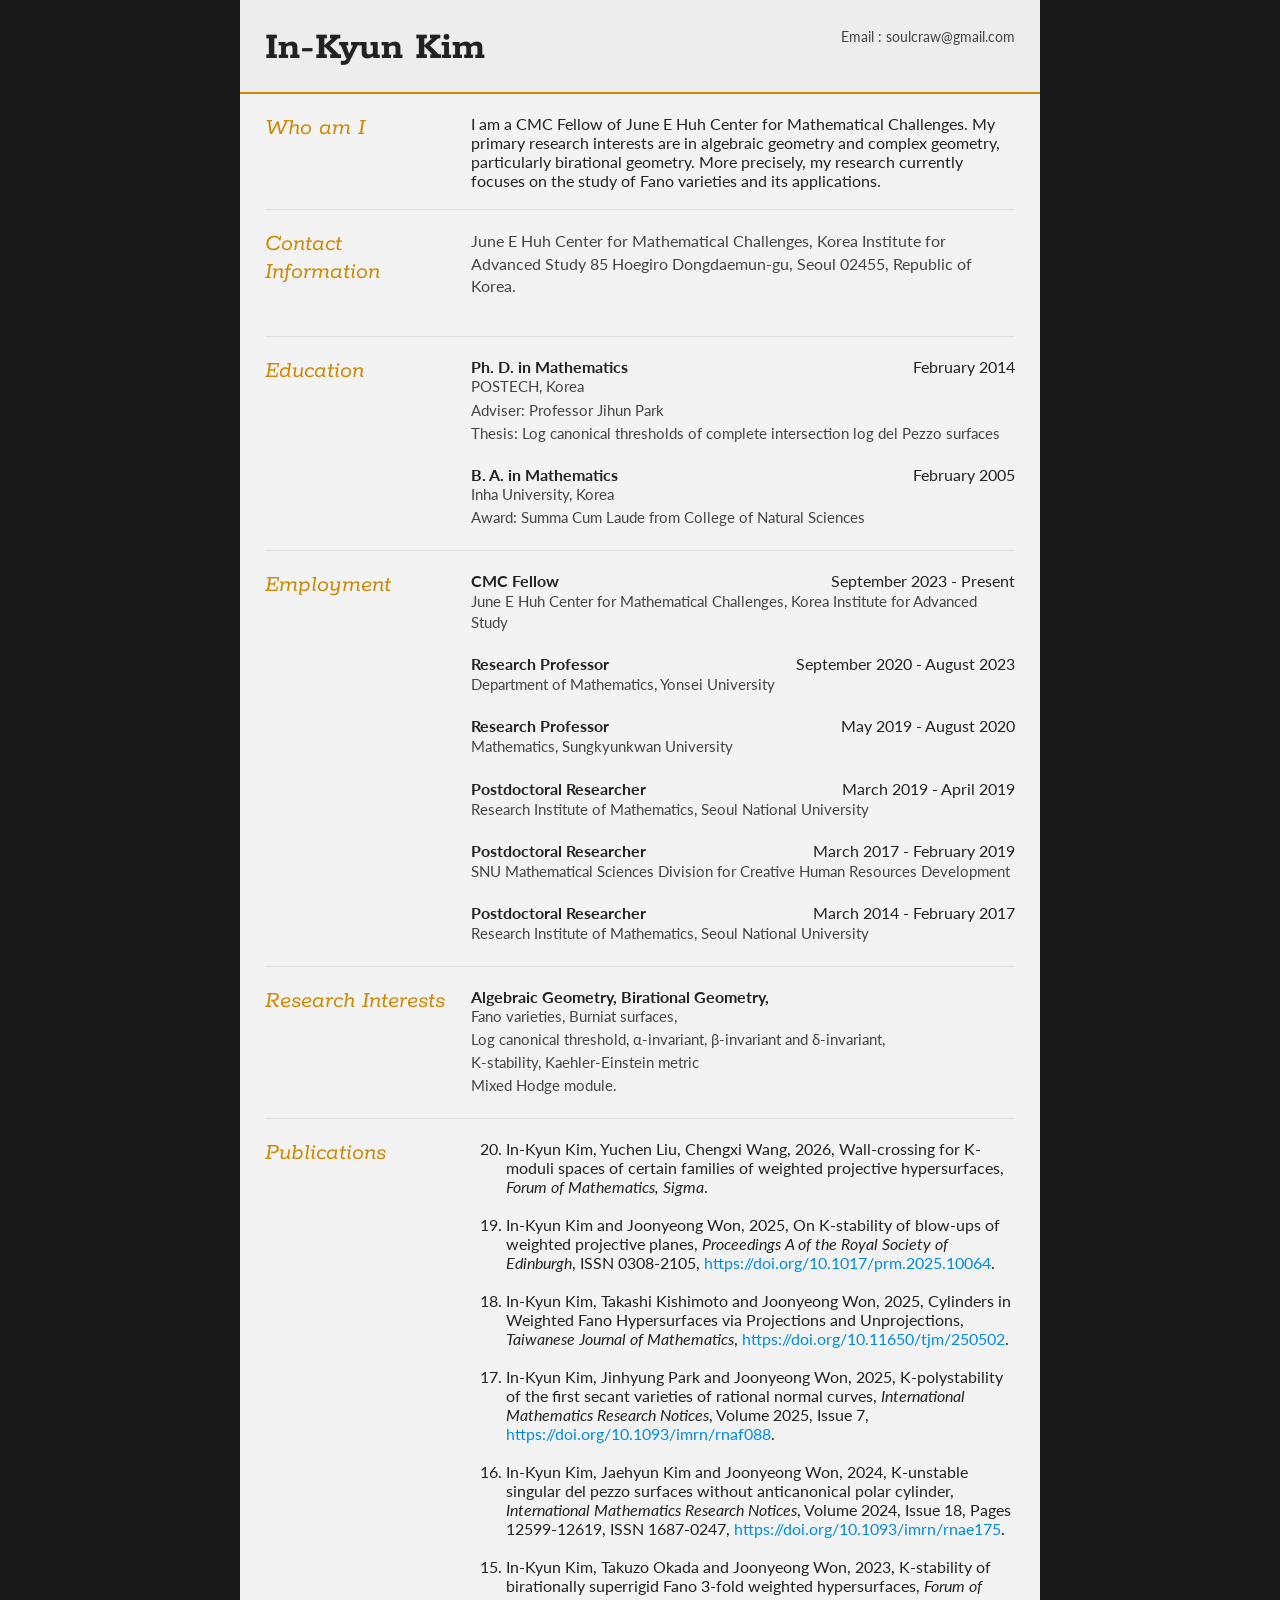
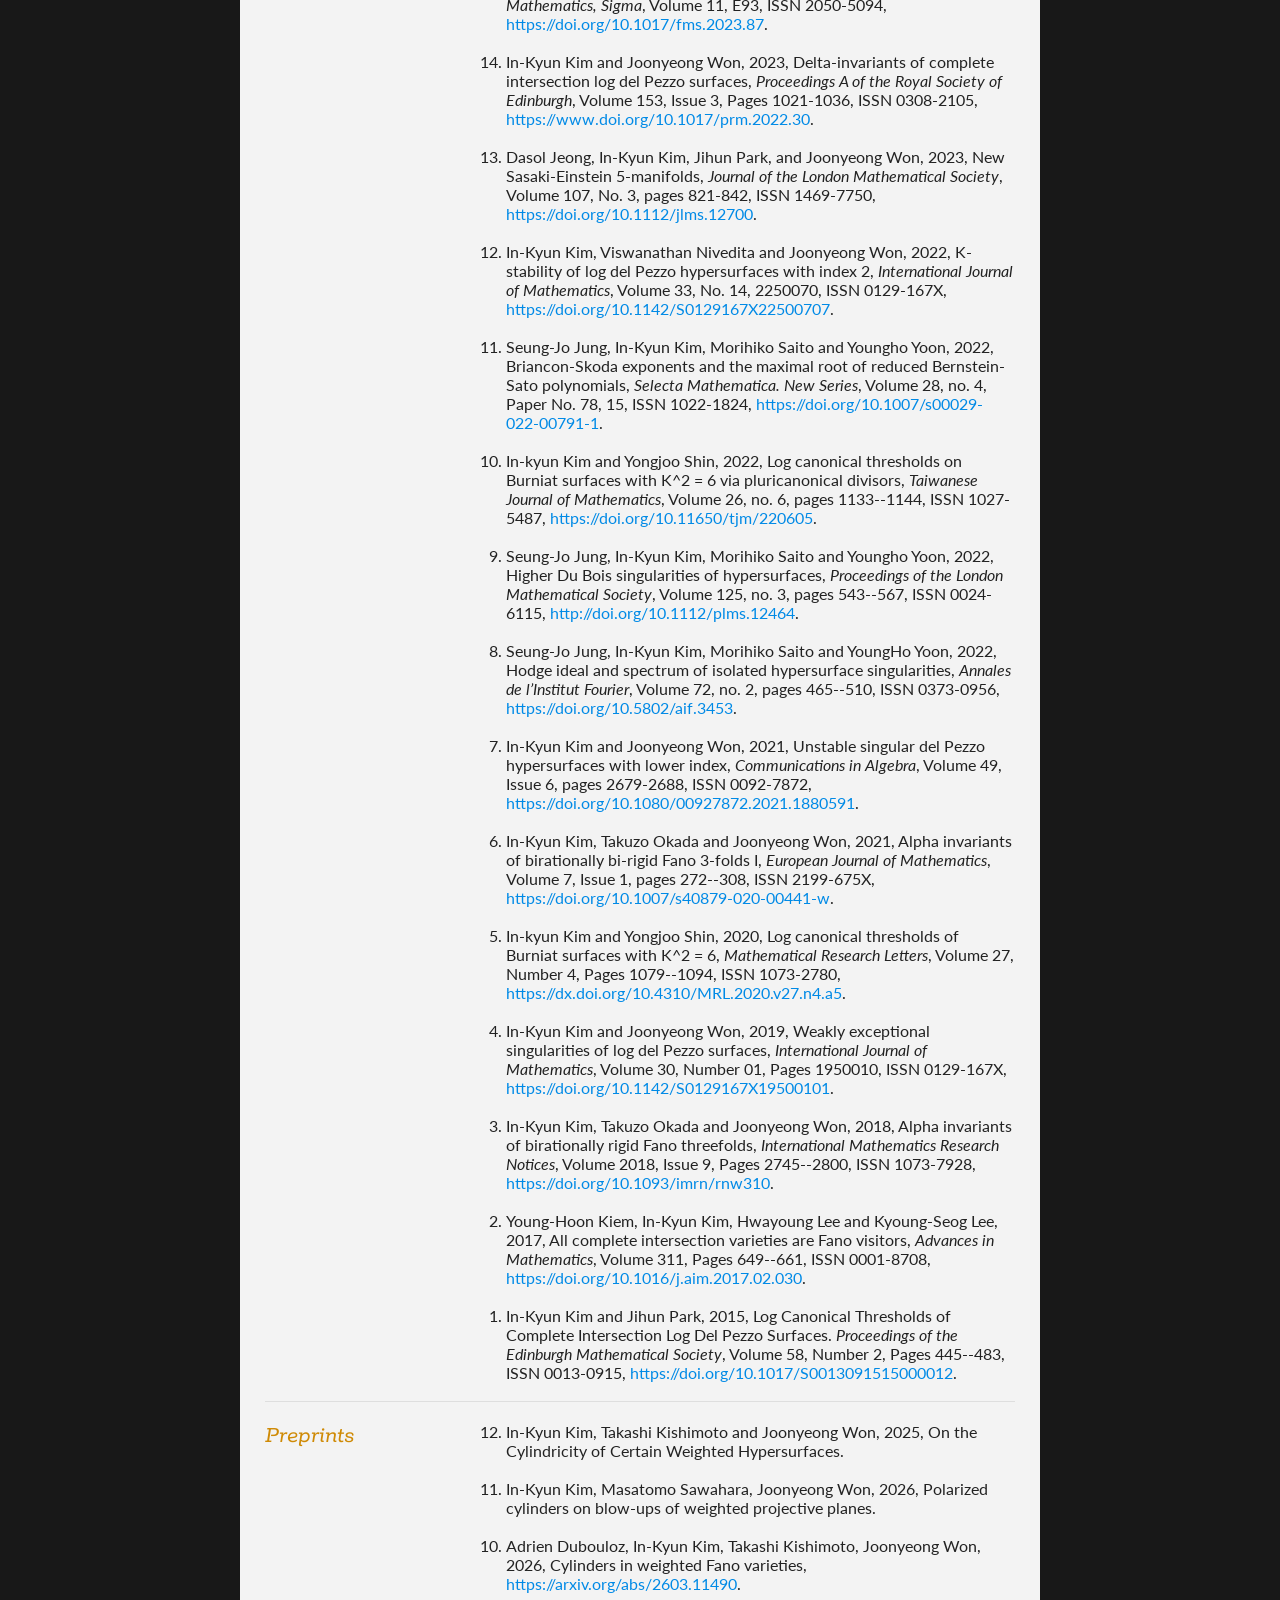
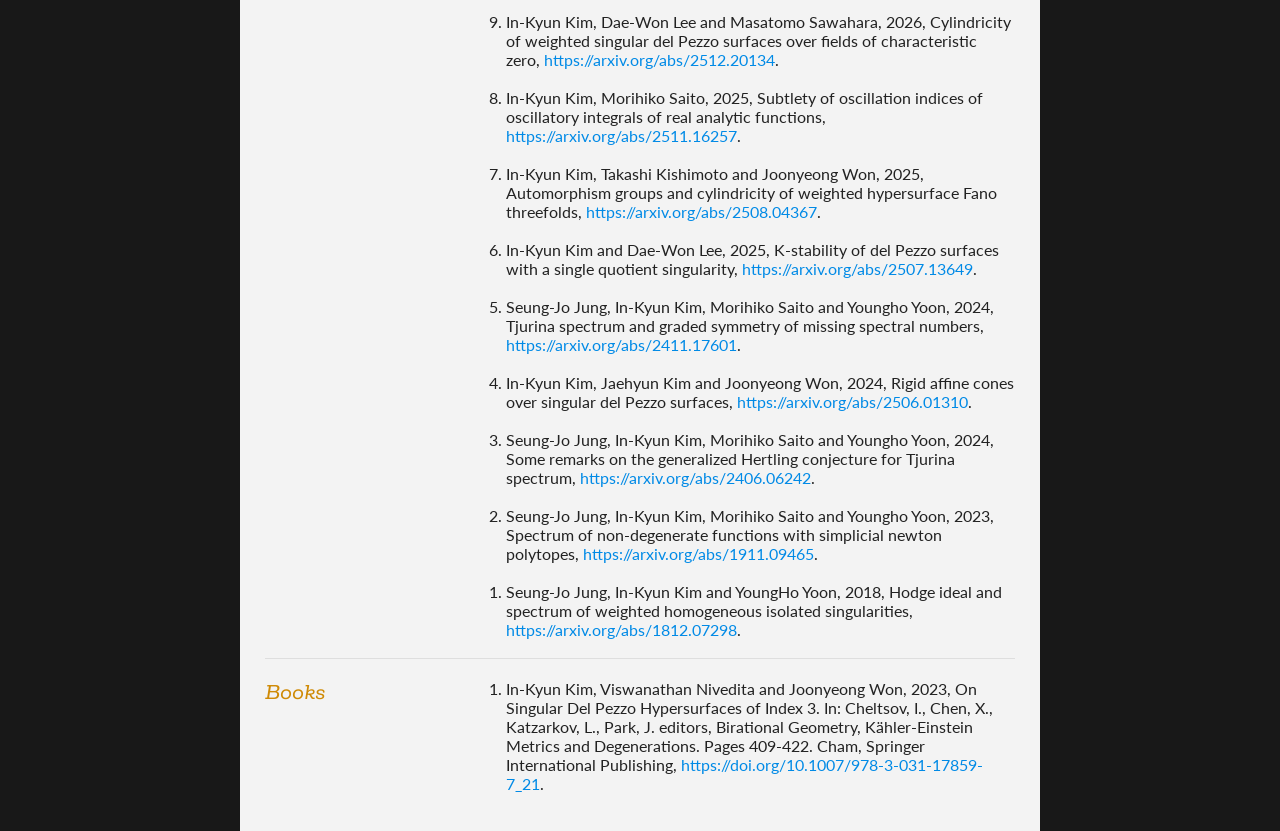
==== commit 303191cf: "Add two paper in preprints" ====
--- a/index.html
+++ b/index.html
@@ -233,6 +233,12 @@
 			<div class="sectionContent">
 				<ol reversed>
 					<li>
+						In-Kyun Kim, Takashi Kishimoto and Joonyeong Won, 2025, On the Cylindricity of Certain Weighted Hypersurfaces.
+					</li><br />
+					<li>
+						In-Kyun Kim, Masatomo Sawahara, Joonyeong Won, 2026, Polarized cylinders on blow-ups of weighted projective planes.
+					</li><br />
+					<li>
 						Adrien Dubouloz, In-Kyun Kim, Takashi Kishimoto, Joonyeong Won, 2026, Cylinders in weighted Fano varieties, <a href="https://arxiv.org/abs/2603.11490">https://arxiv.org/abs/2603.11490</a>.
 					</li><br />
 					<li>
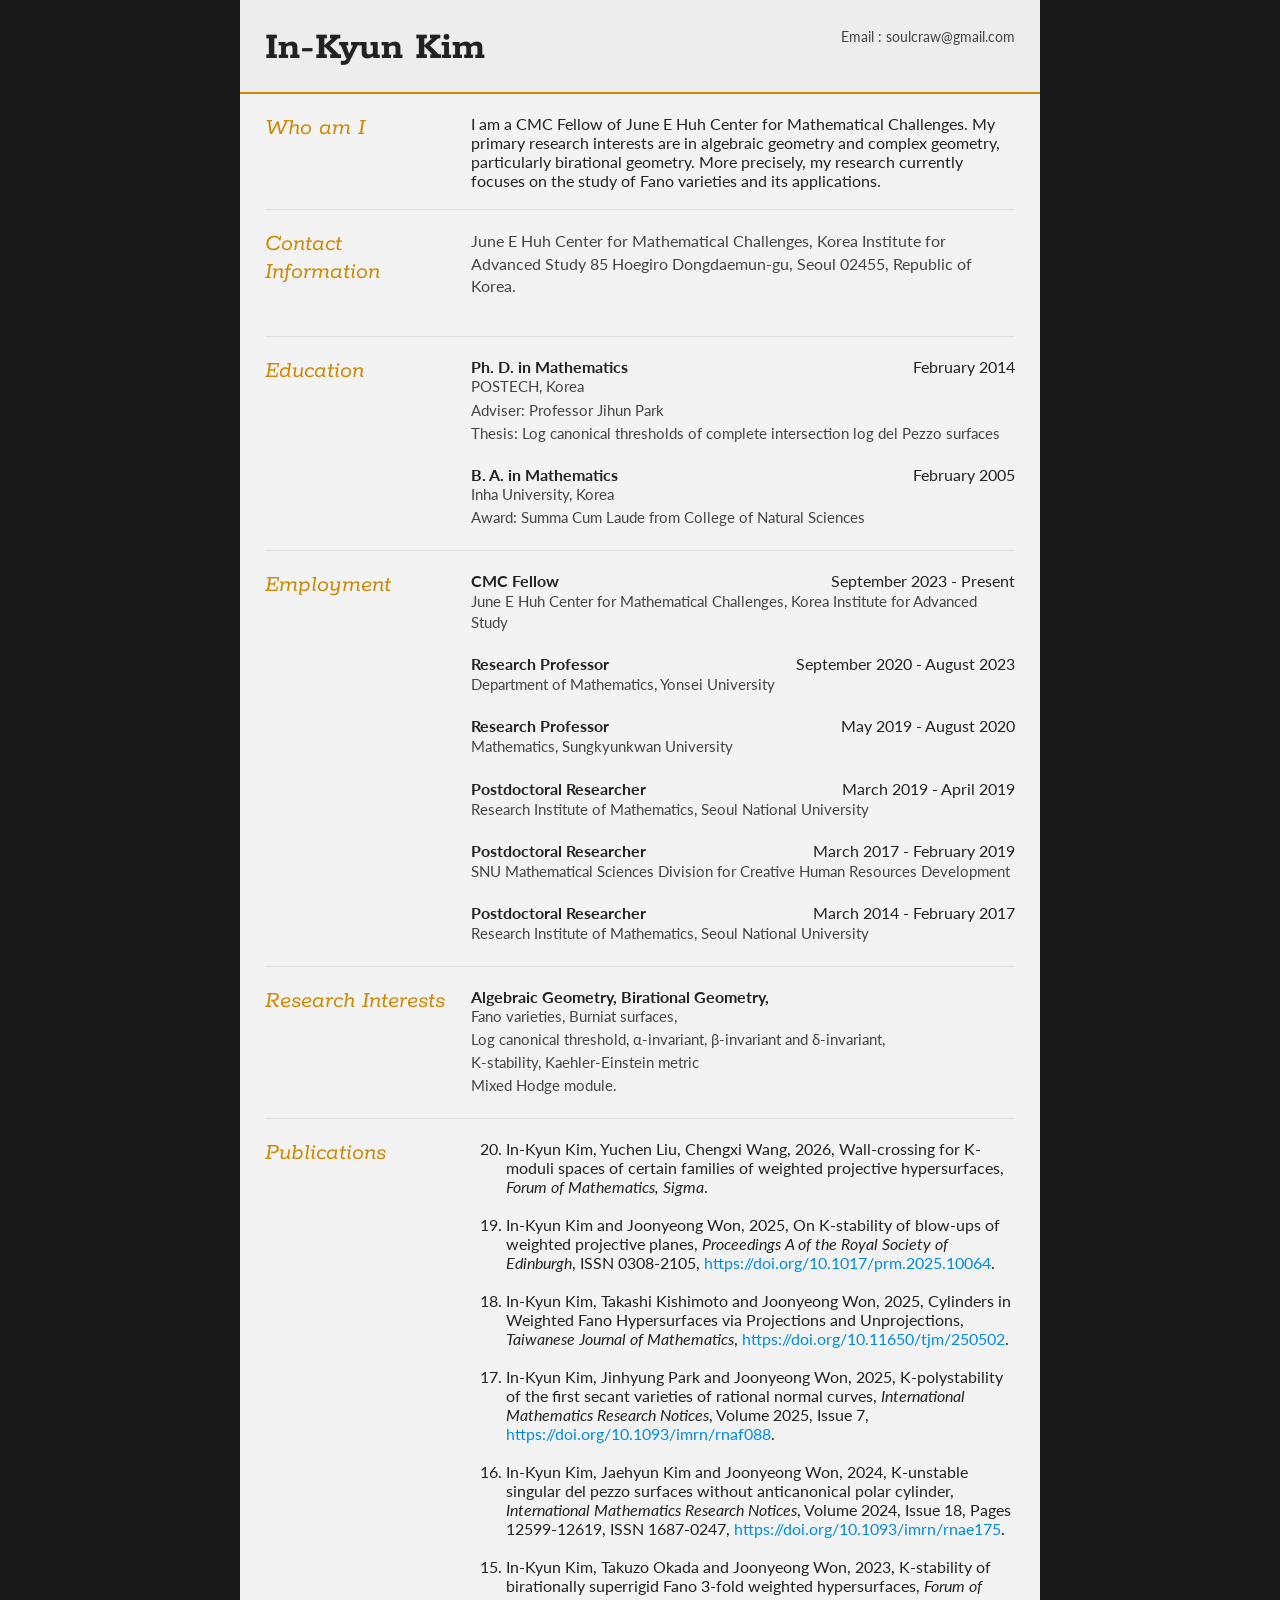
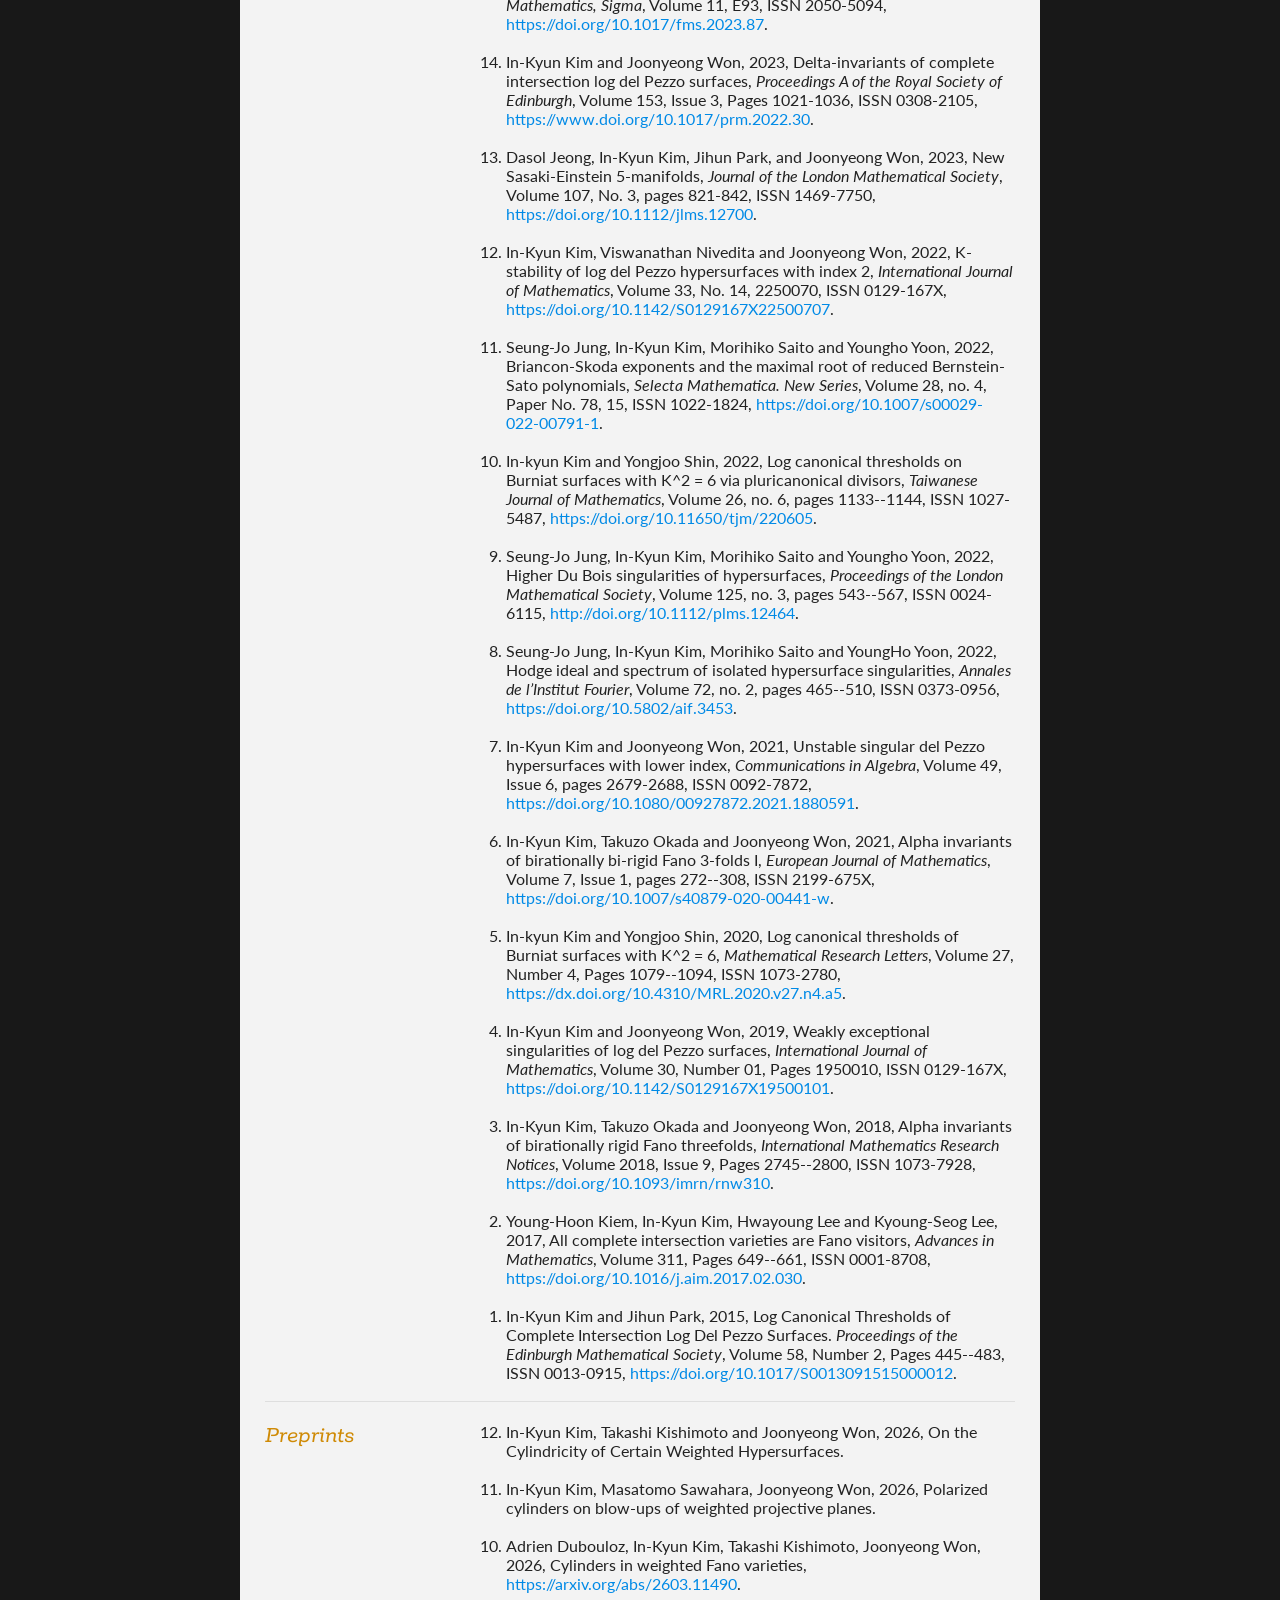
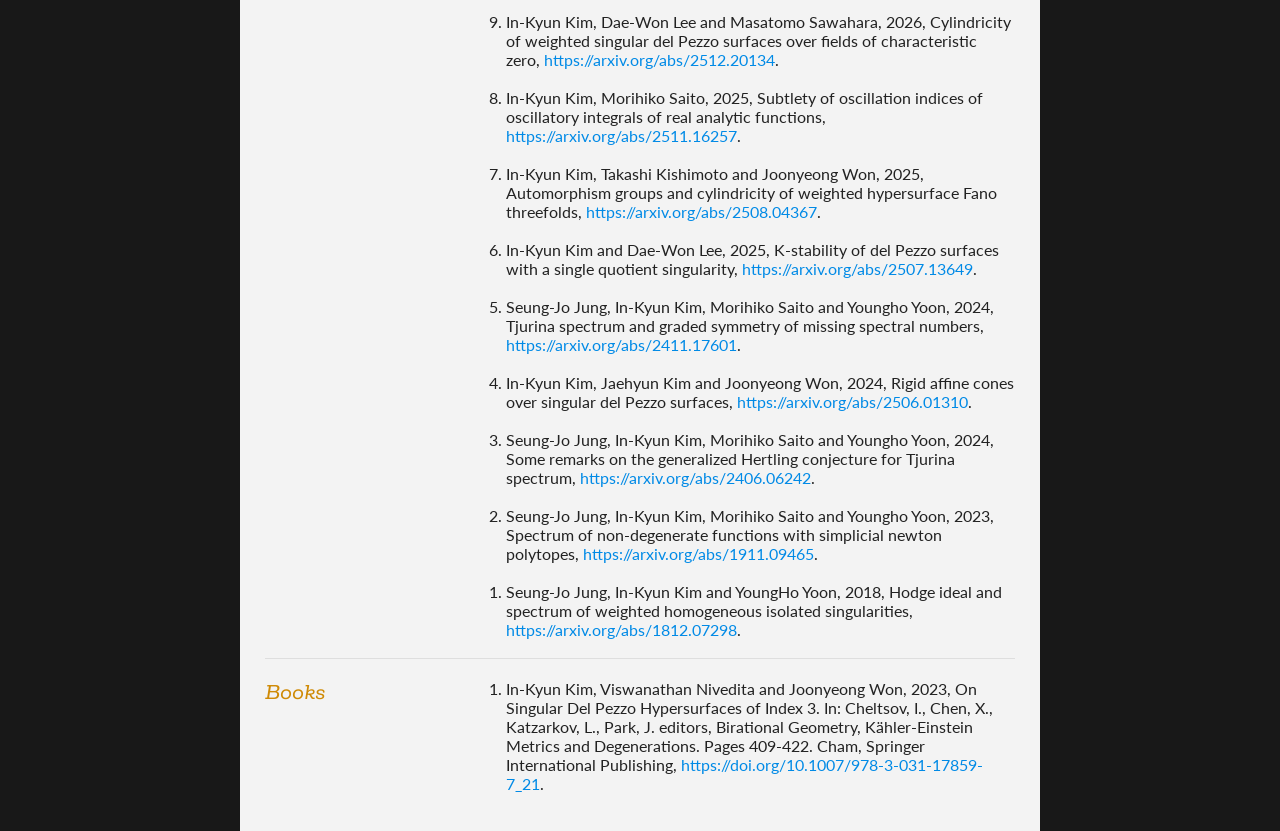
==== commit 1563f1b0: "change year" ====
--- a/index.html
+++ b/index.html
@@ -233,7 +233,7 @@
 			<div class="sectionContent">
 				<ol reversed>
 					<li>
-						In-Kyun Kim, Takashi Kishimoto and Joonyeong Won, 2025, On the Cylindricity of Certain Weighted Hypersurfaces.
+						In-Kyun Kim, Takashi Kishimoto and Joonyeong Won, 2026, On the Cylindricity of Certain Weighted Hypersurfaces.
 					</li><br />
 					<li>
 						In-Kyun Kim, Masatomo Sawahara, Joonyeong Won, 2026, Polarized cylinders on blow-ups of weighted projective planes.
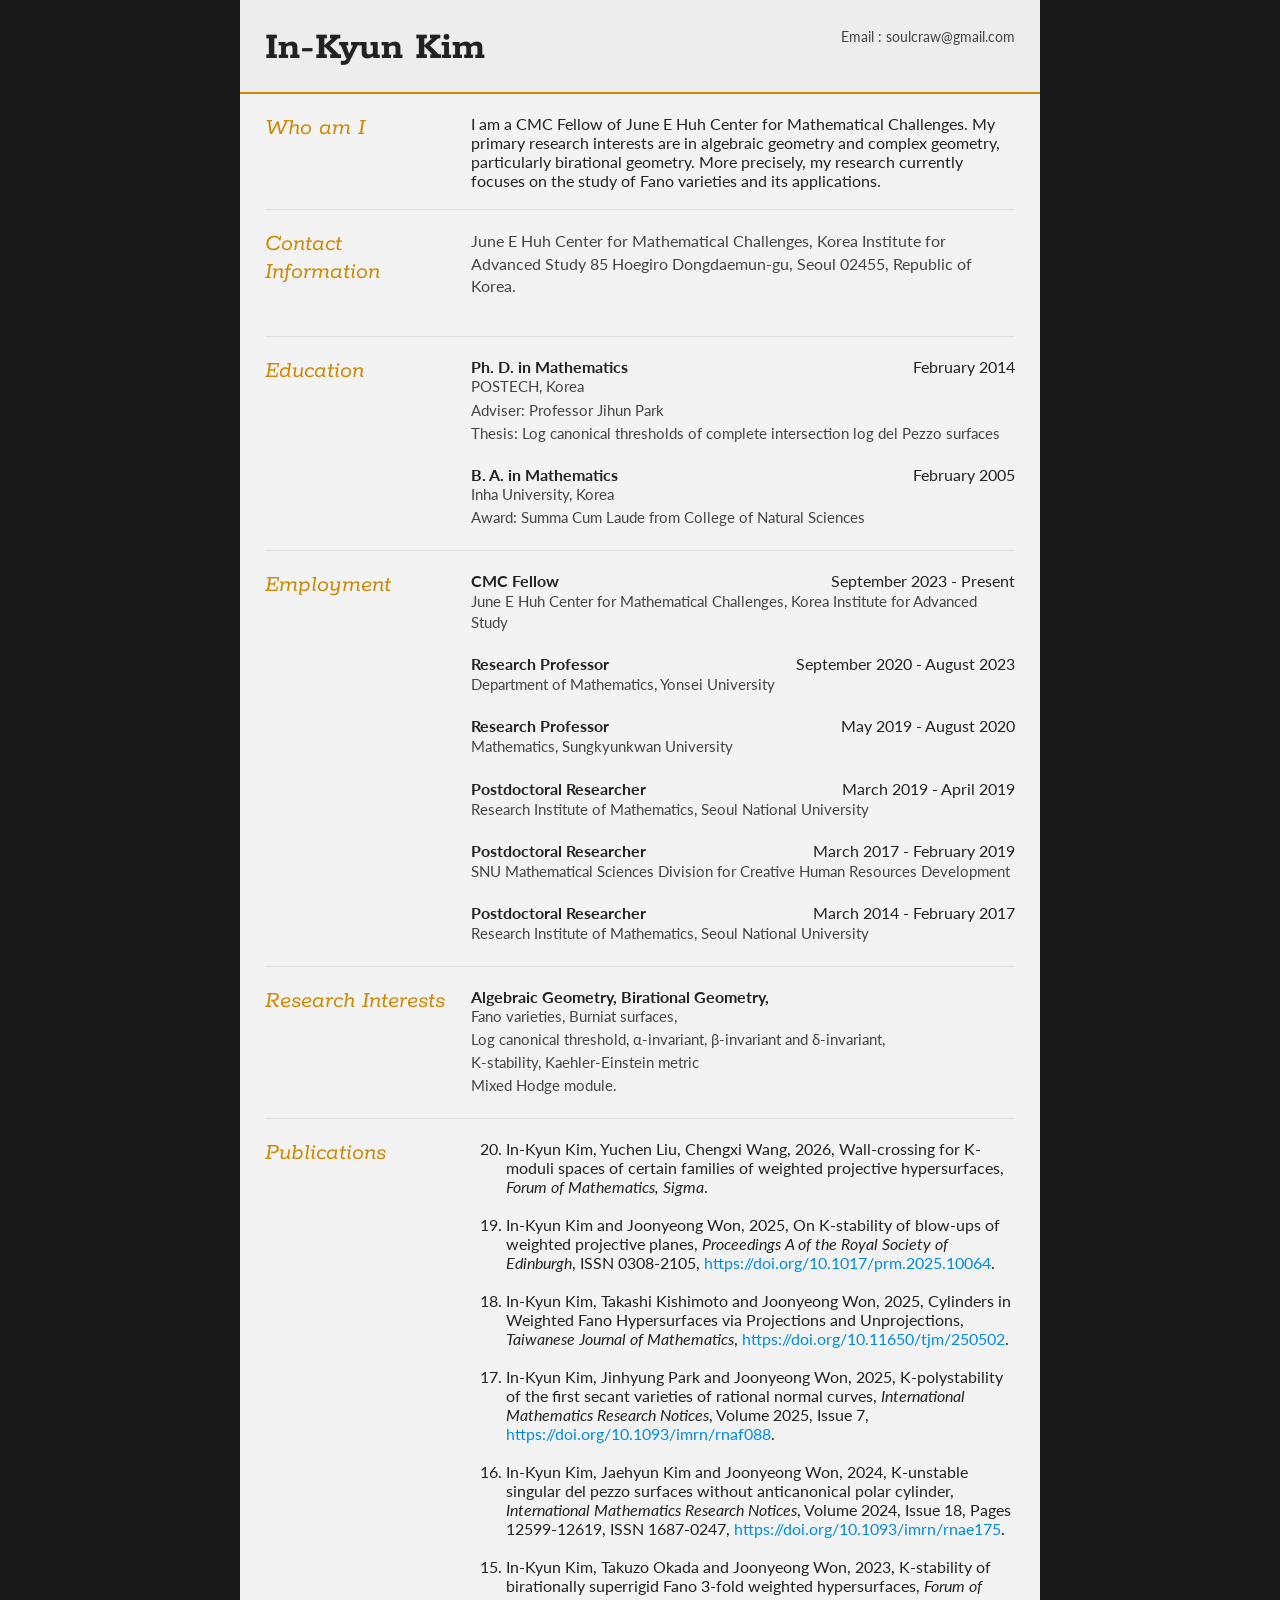
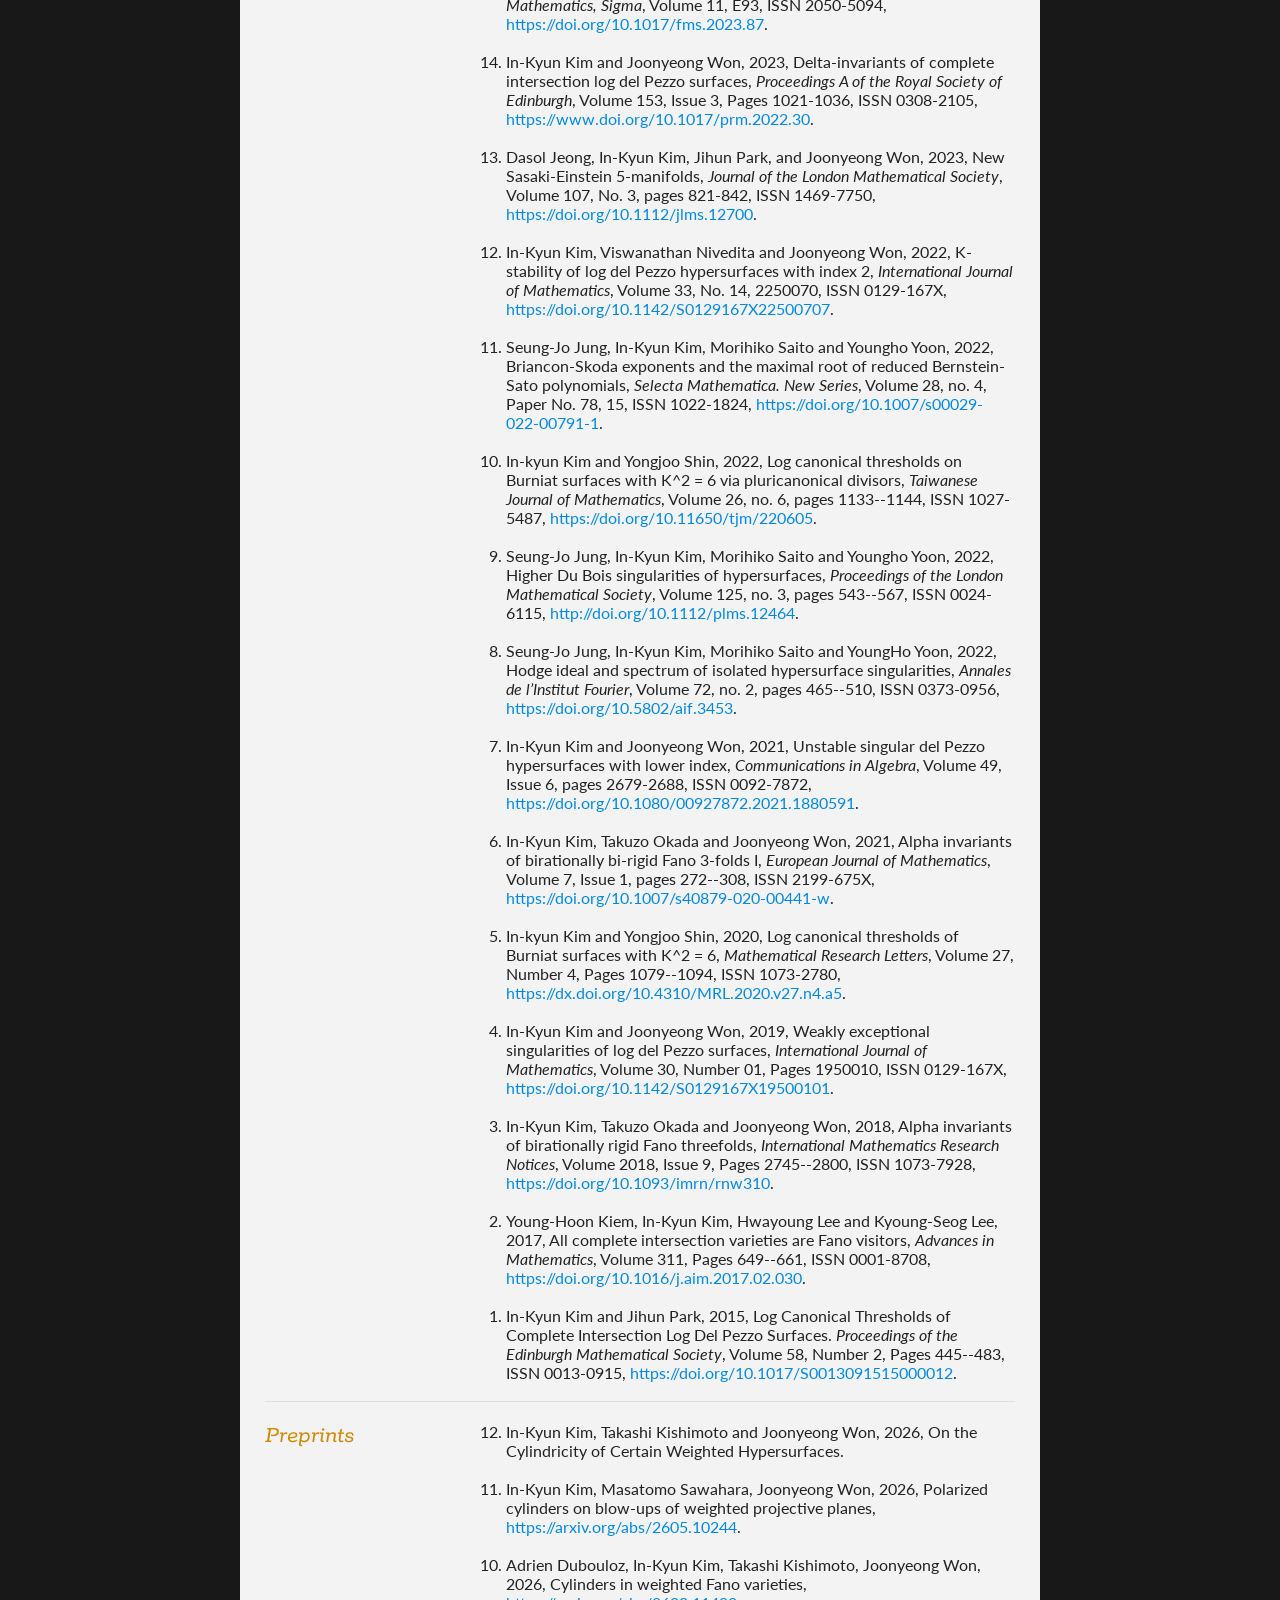
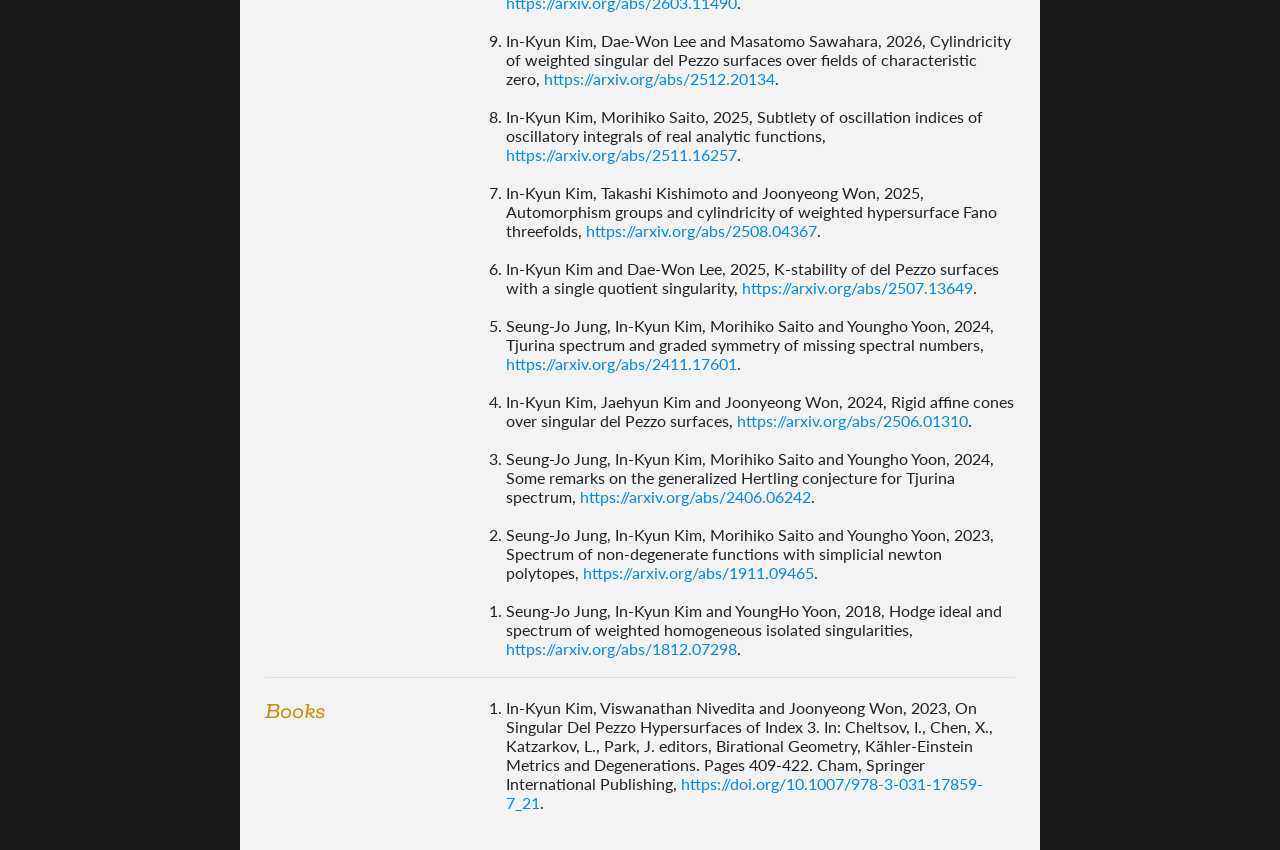
==== commit 5ddee705: "add address" ====
--- a/index.html
+++ b/index.html
@@ -236,7 +236,7 @@
 						In-Kyun Kim, Takashi Kishimoto and Joonyeong Won, 2026, On the Cylindricity of Certain Weighted Hypersurfaces.
 					</li><br />
 					<li>
-						In-Kyun Kim, Masatomo Sawahara, Joonyeong Won, 2026, Polarized cylinders on blow-ups of weighted projective planes.
+						In-Kyun Kim, Masatomo Sawahara, Joonyeong Won, 2026, Polarized cylinders on blow-ups of weighted projective planes, <a href="https://arxiv.org/abs/2605.10244">https://arxiv.org/abs/2605.10244</a>.
 					</li><br />
 					<li>
 						Adrien Dubouloz, In-Kyun Kim, Takashi Kishimoto, Joonyeong Won, 2026, Cylinders in weighted Fano varieties, <a href="https://arxiv.org/abs/2603.11490">https://arxiv.org/abs/2603.11490</a>.
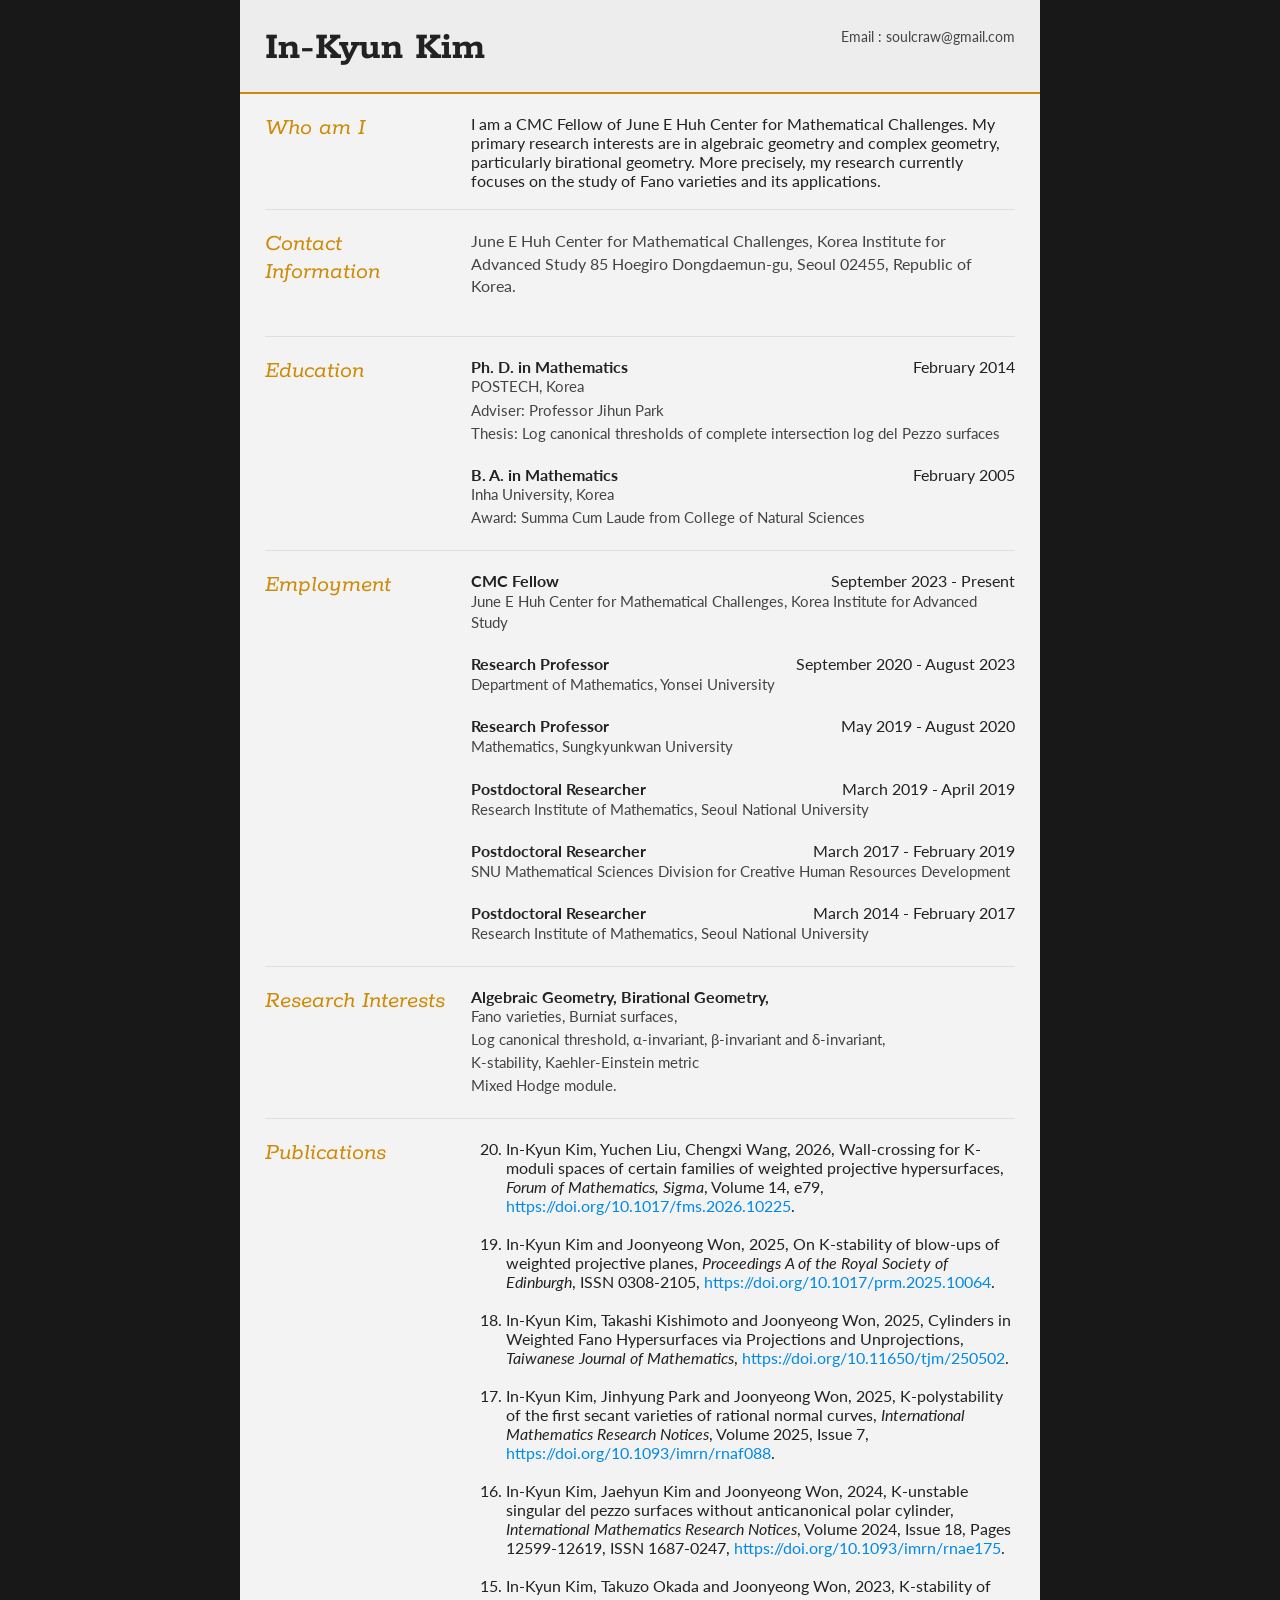
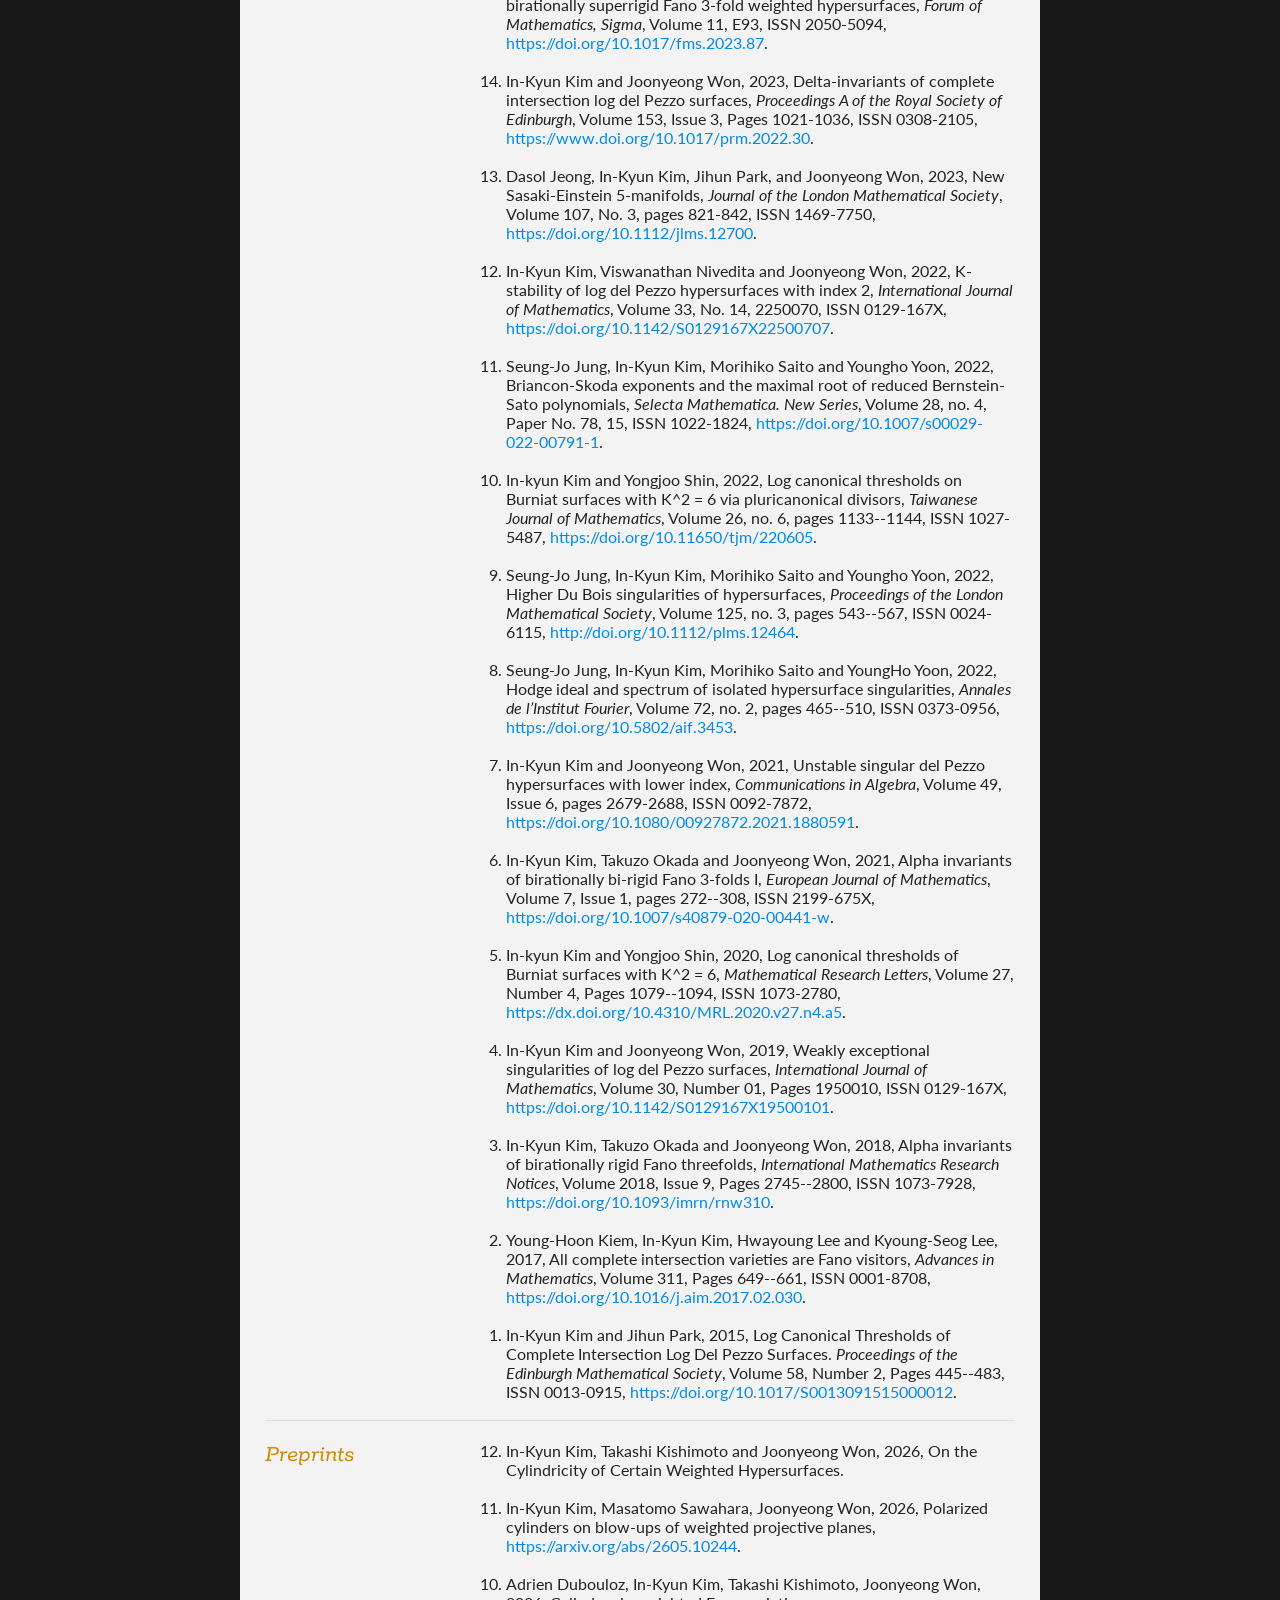
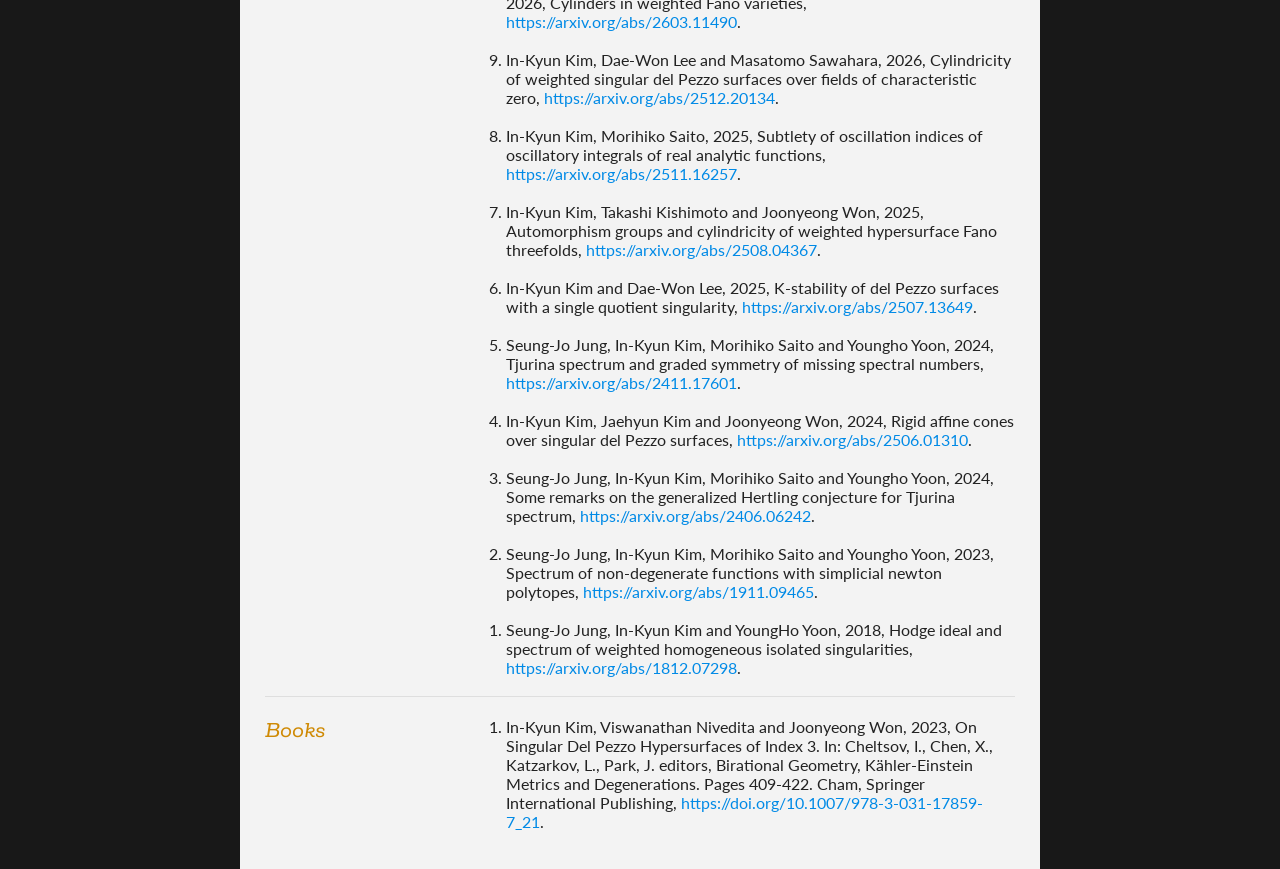
==== commit 979cd416: "add address of sigma" ====
--- a/index.html
+++ b/index.html
@@ -160,7 +160,7 @@
 			<div class="sectionContent">
 				<ol reversed>
 					<li>
-						In-Kyun Kim, Yuchen Liu, Chengxi Wang, 2026, Wall-crossing for K-moduli spaces of certain families of weighted projective hypersurfaces, <i>Forum of Mathematics, Sigma</i>.
+						In-Kyun Kim, Yuchen Liu, Chengxi Wang, 2026, Wall-crossing for K-moduli spaces of certain families of weighted projective hypersurfaces, <i>Forum of Mathematics, Sigma</i>, Volume 14, e79, <a href="https://doi.org/10.1017/fms.2026.10225">https://doi.org/10.1017/fms.2026.10225</a>.
 					</li><br />
 					<li>
 						In-Kyun Kim and Joonyeong Won, 2025, On K-stability of blow-ups of weighted projective planes, <i>Proceedings A of the Royal Society of Edinburgh</i>, ISSN 0308-2105, <a href="https://doi.org/10.1017/prm.2025.10064">https://doi.org/10.1017/prm.2025.10064</a>.
